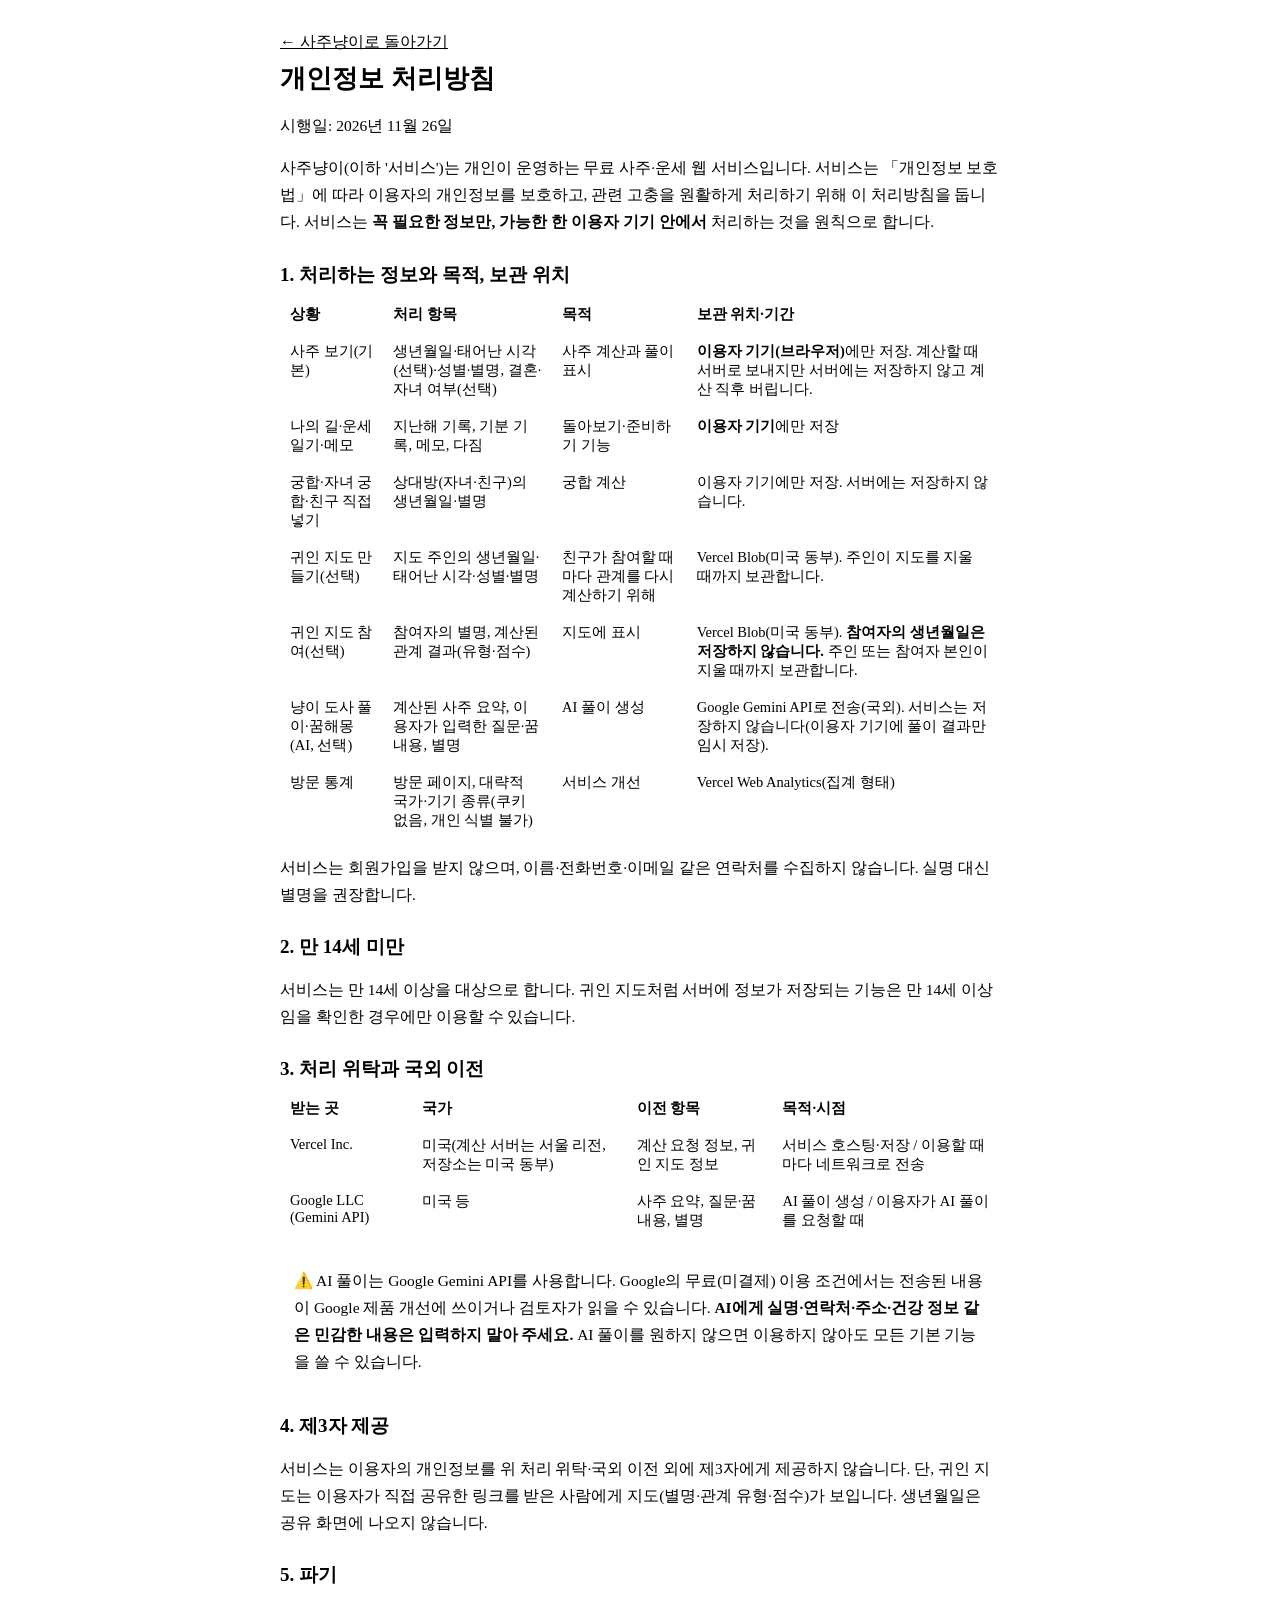
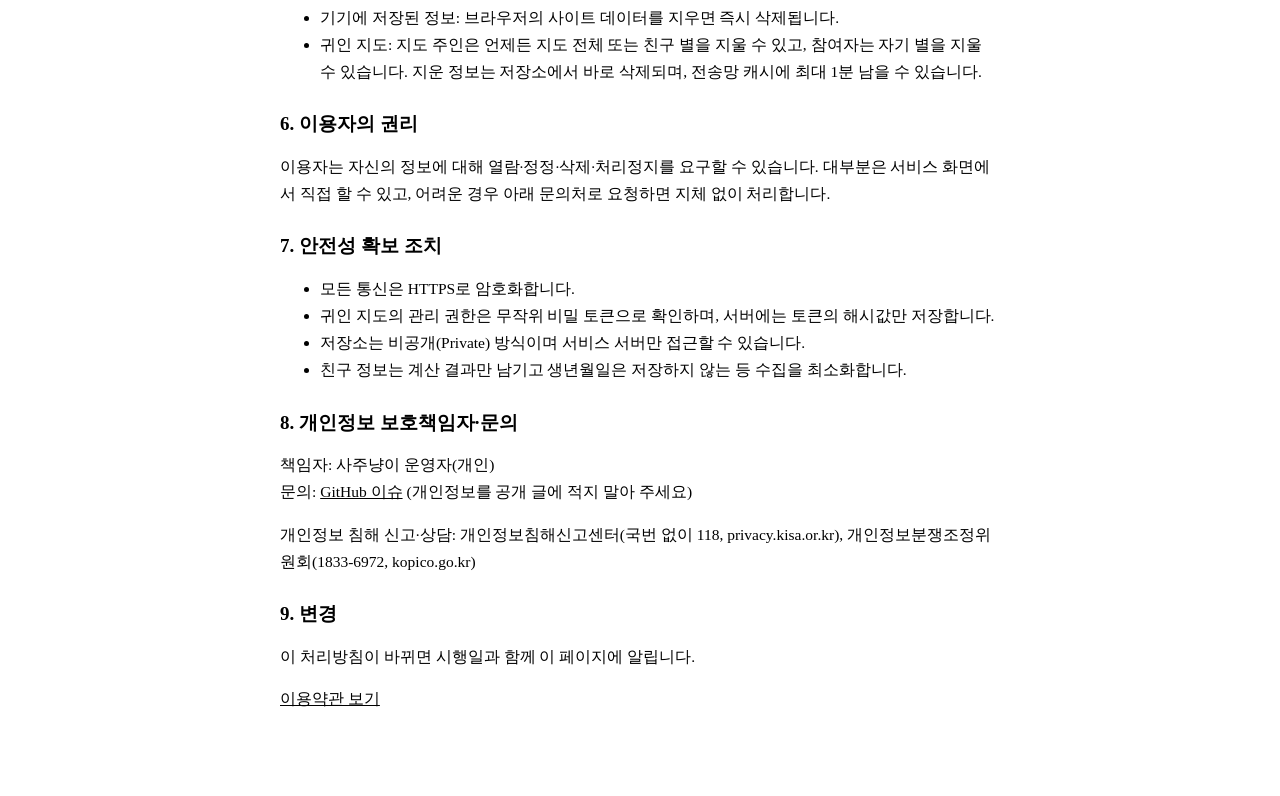
==== public/privacy.html @ 5fc430c4 "0단계: 개인정보 처리방침·이용약관, 카톡 공유 미리보기, 앱 아이콘, 방문 분석, 지도별 공유 미리보기 - public/privacy.html: 실제 데이터 흐름(기기 저장·서버" ====
<!doctype html>
<html lang="ko">
<head>
  <meta charset="utf-8">
  <meta name="viewport" content="width=device-width, initial-scale=1">
  <title>개인정보 처리방침 — 사주냥이</title>
  <meta name="robots" content="index,follow">
  <link rel="icon" href="/nyang.svg" type="image/svg+xml">
  <link rel="stylesheet" href="/style.css?v=14">
  <style>
    .doc { max-width: 720px; margin: 0 auto; padding: 24px 18px 60px; }
    .doc h1 { font-size: 26px; margin: 8px 0 4px; }
    .doc h2 { font-size: 19px; margin: 26px 0 8px; }
    .doc p, .doc li { font-size: 15.5px; line-height: 1.75; }
    .doc table { width: 100%; border-collapse: collapse; font-size: 14.5px; background: #fff; border-radius: 14px; overflow: hidden; }
    .doc th, .doc td { border-top: 1px solid var(--line); padding: 9px 10px; text-align: left; vertical-align: top; }
    .doc th { background: var(--lav-l); color: var(--lav-d); font-weight: 600; }
    .doc .note { background: var(--butter-l); border-radius: 14px; padding: 12px 14px; }
    .doc a { color: var(--lav-d); }
  </style>
</head>
<body>
<main class="doc">
  <a href="/">← 사주냥이로 돌아가기</a>
  <h1>개인정보 처리방침</h1>
  <p class="sub">시행일: 2026년 11월 26일</p>

  <p>사주냥이(이하 '서비스')는 개인이 운영하는 무료 사주·운세 웹 서비스입니다. 서비스는 「개인정보 보호법」에 따라 이용자의 개인정보를 보호하고,
    관련 고충을 원활하게 처리하기 위해 이 처리방침을 둡니다. 서비스는 <b>꼭 필요한 정보만, 가능한 한 이용자 기기 안에서</b> 처리하는 것을 원칙으로 합니다.</p>

  <h2>1. 처리하는 정보와 목적, 보관 위치</h2>
  <table>
    <tr><th>상황</th><th>처리 항목</th><th>목적</th><th>보관 위치·기간</th></tr>
    <tr><td>사주 보기(기본)</td><td>생년월일·태어난 시각(선택)·성별·별명, 결혼·자녀 여부(선택)</td><td>사주 계산과 풀이 표시</td>
      <td><b>이용자 기기(브라우저)</b>에만 저장. 계산할 때 서버로 보내지만 서버에는 저장하지 않고 계산 직후 버립니다.</td></tr>
    <tr><td>나의 길·운세 일기·메모</td><td>지난해 기록, 기분 기록, 메모, 다짐</td><td>돌아보기·준비하기 기능</td><td><b>이용자 기기</b>에만 저장</td></tr>
    <tr><td>궁합·자녀 궁합·친구 직접 넣기</td><td>상대방(자녀·친구)의 생년월일·별명</td><td>궁합 계산</td><td>이용자 기기에만 저장. 서버에는 저장하지 않습니다.</td></tr>
    <tr><td>귀인 지도 만들기(선택)</td><td>지도 주인의 생년월일·태어난 시각·성별·별명</td><td>친구가 참여할 때마다 관계를 다시 계산하기 위해</td>
      <td>Vercel Blob(미국 동부). 주인이 지도를 지울 때까지 보관합니다.</td></tr>
    <tr><td>귀인 지도 참여(선택)</td><td>참여자의 별명, 계산된 관계 결과(유형·점수)</td><td>지도에 표시</td>
      <td>Vercel Blob(미국 동부). <b>참여자의 생년월일은 저장하지 않습니다.</b> 주인 또는 참여자 본인이 지울 때까지 보관합니다.</td></tr>
    <tr><td>냥이 도사 풀이·꿈해몽(AI, 선택)</td><td>계산된 사주 요약, 이용자가 입력한 질문·꿈 내용, 별명</td><td>AI 풀이 생성</td>
      <td>Google Gemini API로 전송(국외). 서비스는 저장하지 않습니다(이용자 기기에 풀이 결과만 임시 저장).</td></tr>
    <tr><td>방문 통계</td><td>방문 페이지, 대략적 국가·기기 종류(쿠키 없음, 개인 식별 불가)</td><td>서비스 개선</td><td>Vercel Web Analytics(집계 형태)</td></tr>
  </table>
  <p>서비스는 회원가입을 받지 않으며, 이름·전화번호·이메일 같은 연락처를 수집하지 않습니다. 실명 대신 별명을 권장합니다.</p>

  <h2>2. 만 14세 미만</h2>
  <p>서비스는 만 14세 이상을 대상으로 합니다. 귀인 지도처럼 서버에 정보가 저장되는 기능은 만 14세 이상임을 확인한 경우에만 이용할 수 있습니다.</p>

  <h2>3. 처리 위탁과 국외 이전</h2>
  <table>
    <tr><th>받는 곳</th><th>국가</th><th>이전 항목</th><th>목적·시점</th></tr>
    <tr><td>Vercel Inc.</td><td>미국(계산 서버는 서울 리전, 저장소는 미국 동부)</td><td>계산 요청 정보, 귀인 지도 정보</td><td>서비스 호스팅·저장 / 이용할 때마다 네트워크로 전송</td></tr>
    <tr><td>Google LLC (Gemini API)</td><td>미국 등</td><td>사주 요약, 질문·꿈 내용, 별명</td><td>AI 풀이 생성 / 이용자가 AI 풀이를 요청할 때</td></tr>
  </table>
  <p class="note">⚠️ AI 풀이는 Google Gemini API를 사용합니다. Google의 무료(미결제) 이용 조건에서는 전송된 내용이 Google 제품 개선에 쓰이거나
    검토자가 읽을 수 있습니다. <b>AI에게 실명·연락처·주소·건강 정보 같은 민감한 내용은 입력하지 말아 주세요.</b> AI 풀이를 원하지 않으면 이용하지 않아도 모든 기본 기능을 쓸 수 있습니다.</p>

  <h2>4. 제3자 제공</h2>
  <p>서비스는 이용자의 개인정보를 위 처리 위탁·국외 이전 외에 제3자에게 제공하지 않습니다. 단, 귀인 지도는 이용자가 직접 공유한 링크를 받은 사람에게
    지도(별명·관계 유형·점수)가 보입니다. 생년월일은 공유 화면에 나오지 않습니다.</p>

  <h2>5. 파기</h2>
  <ul>
    <li>기기에 저장된 정보: 브라우저의 사이트 데이터를 지우면 즉시 삭제됩니다.</li>
    <li>귀인 지도: 지도 주인은 언제든 지도 전체 또는 친구 별을 지울 수 있고, 참여자는 자기 별을 지울 수 있습니다. 지운 정보는 저장소에서 바로 삭제되며, 전송망 캐시에 최대 1분 남을 수 있습니다.</li>
  </ul>

  <h2>6. 이용자의 권리</h2>
  <p>이용자는 자신의 정보에 대해 열람·정정·삭제·처리정지를 요구할 수 있습니다. 대부분은 서비스 화면에서 직접 할 수 있고, 어려운 경우 아래 문의처로 요청하면 지체 없이 처리합니다.</p>

  <h2>7. 안전성 확보 조치</h2>
  <ul>
    <li>모든 통신은 HTTPS로 암호화합니다.</li>
    <li>귀인 지도의 관리 권한은 무작위 비밀 토큰으로 확인하며, 서버에는 토큰의 해시값만 저장합니다.</li>
    <li>저장소는 비공개(Private) 방식이며 서비스 서버만 접근할 수 있습니다.</li>
    <li>친구 정보는 계산 결과만 남기고 생년월일은 저장하지 않는 등 수집을 최소화합니다.</li>
  </ul>

  <h2>8. 개인정보 보호책임자·문의</h2>
  <p>책임자: 사주냥이 운영자(개인)<br>
    문의: <a href="https://github.com/kebong-3/korean-saju/issues" target="_blank" rel="noopener">GitHub 이슈</a> (개인정보를 공개 글에 적지 말아 주세요)</p>
  <p class="sub">개인정보 침해 신고·상담: 개인정보침해신고센터(국번 없이 118, privacy.kisa.or.kr), 개인정보분쟁조정위원회(1833-6972, kopico.go.kr)</p>

  <h2>9. 변경</h2>
  <p>이 처리방침이 바뀌면 시행일과 함께 이 페이지에 알립니다.</p>
  <p><a href="/terms.html">이용약관 보기</a></p>
</main>
</body>
</html>
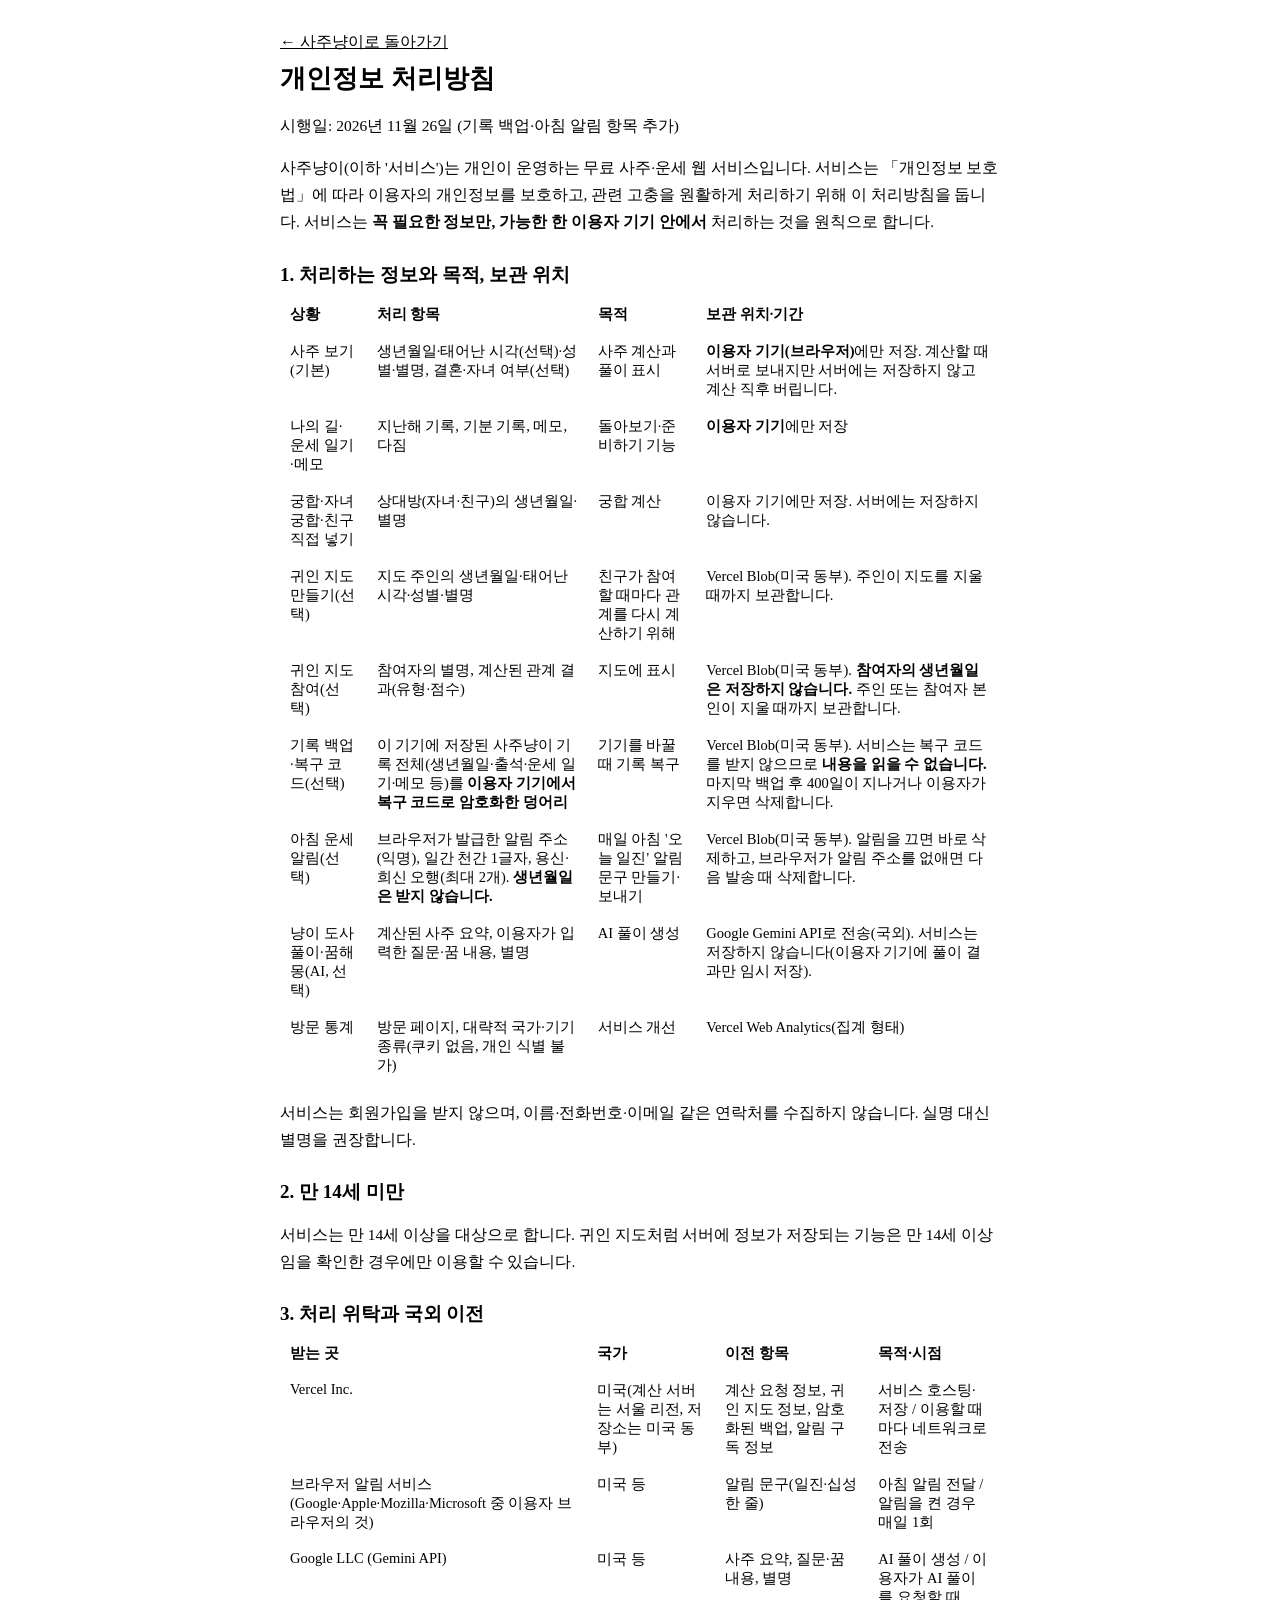
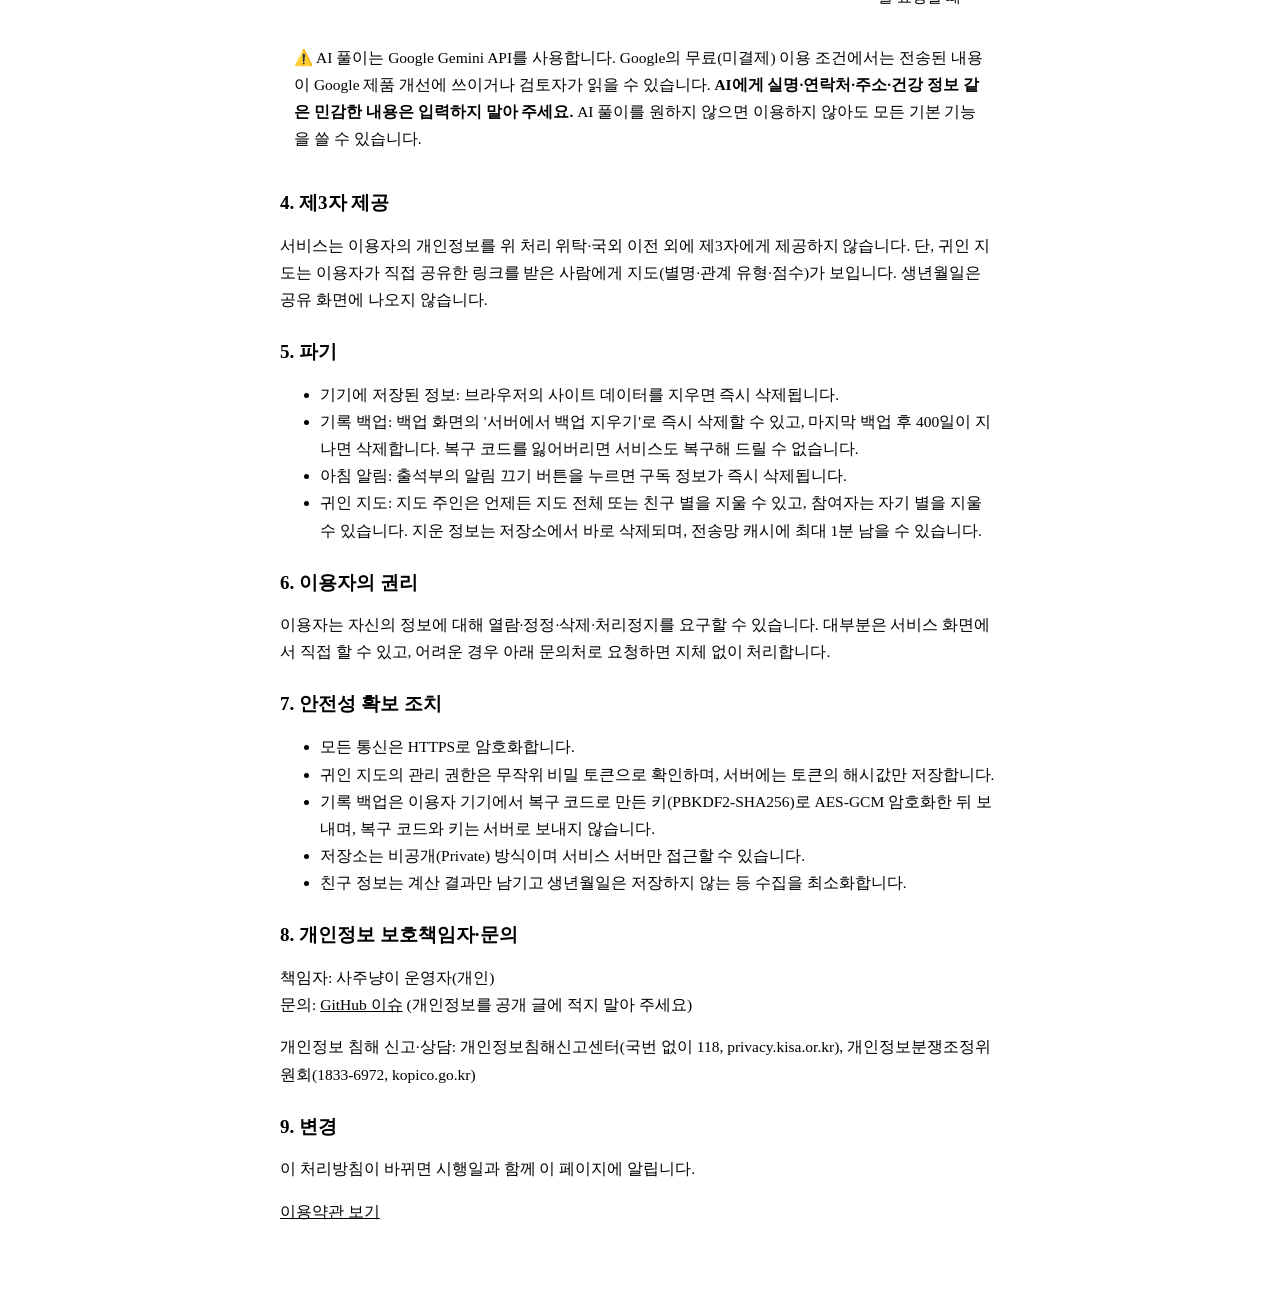
==== commit f1654d2b: "2단계: 출석 보상 일기장·칭호, 택일 도우미, 암호화 기록 백업, 아침 운세 알림 - 냥이의 2천 년 일기장: 누적 출석 1·3·5·7·10·14·21·30일에 옛이야기 해금, " ====
--- a/public/privacy.html
+++ b/public/privacy.html
@@ -23,7 +23,7 @@
 <main class="doc">
   <a href="/">← 사주냥이로 돌아가기</a>
   <h1>개인정보 처리방침</h1>
-  <p class="sub">시행일: 2026년 11월 26일</p>
+  <p class="sub">시행일: 2026년 11월 26일 (기록 백업·아침 알림 항목 추가)</p>
 
   <p>사주냥이(이하 '서비스')는 개인이 운영하는 무료 사주·운세 웹 서비스입니다. 서비스는 「개인정보 보호법」에 따라 이용자의 개인정보를 보호하고,
     관련 고충을 원활하게 처리하기 위해 이 처리방침을 둡니다. 서비스는 <b>꼭 필요한 정보만, 가능한 한 이용자 기기 안에서</b> 처리하는 것을 원칙으로 합니다.</p>
@@ -39,6 +39,10 @@
       <td>Vercel Blob(미국 동부). 주인이 지도를 지울 때까지 보관합니다.</td></tr>
     <tr><td>귀인 지도 참여(선택)</td><td>참여자의 별명, 계산된 관계 결과(유형·점수)</td><td>지도에 표시</td>
       <td>Vercel Blob(미국 동부). <b>참여자의 생년월일은 저장하지 않습니다.</b> 주인 또는 참여자 본인이 지울 때까지 보관합니다.</td></tr>
+    <tr><td>기록 백업·복구 코드(선택)</td><td>이 기기에 저장된 사주냥이 기록 전체(생년월일·출석·운세 일기·메모 등)를 <b>이용자 기기에서 복구 코드로 암호화한 덩어리</b></td>
+      <td>기기를 바꿀 때 기록 복구</td><td>Vercel Blob(미국 동부). 서비스는 복구 코드를 받지 않으므로 <b>내용을 읽을 수 없습니다.</b> 마지막 백업 후 400일이 지나거나 이용자가 지우면 삭제합니다.</td></tr>
+    <tr><td>아침 운세 알림(선택)</td><td>브라우저가 발급한 알림 주소(익명), 일간 천간 1글자, 용신·희신 오행(최대 2개). <b>생년월일은 받지 않습니다.</b></td>
+      <td>매일 아침 '오늘 일진' 알림 문구 만들기·보내기</td><td>Vercel Blob(미국 동부). 알림을 끄면 바로 삭제하고, 브라우저가 알림 주소를 없애면 다음 발송 때 삭제합니다.</td></tr>
     <tr><td>냥이 도사 풀이·꿈해몽(AI, 선택)</td><td>계산된 사주 요약, 이용자가 입력한 질문·꿈 내용, 별명</td><td>AI 풀이 생성</td>
       <td>Google Gemini API로 전송(국외). 서비스는 저장하지 않습니다(이용자 기기에 풀이 결과만 임시 저장).</td></tr>
     <tr><td>방문 통계</td><td>방문 페이지, 대략적 국가·기기 종류(쿠키 없음, 개인 식별 불가)</td><td>서비스 개선</td><td>Vercel Web Analytics(집계 형태)</td></tr>
@@ -51,7 +55,8 @@
   <h2>3. 처리 위탁과 국외 이전</h2>
   <table>
     <tr><th>받는 곳</th><th>국가</th><th>이전 항목</th><th>목적·시점</th></tr>
-    <tr><td>Vercel Inc.</td><td>미국(계산 서버는 서울 리전, 저장소는 미국 동부)</td><td>계산 요청 정보, 귀인 지도 정보</td><td>서비스 호스팅·저장 / 이용할 때마다 네트워크로 전송</td></tr>
+    <tr><td>Vercel Inc.</td><td>미국(계산 서버는 서울 리전, 저장소는 미국 동부)</td><td>계산 요청 정보, 귀인 지도 정보, 암호화된 백업, 알림 구독 정보</td><td>서비스 호스팅·저장 / 이용할 때마다 네트워크로 전송</td></tr>
+    <tr><td>브라우저 알림 서비스(Google·Apple·Mozilla·Microsoft 중 이용자 브라우저의 것)</td><td>미국 등</td><td>알림 문구(일진·십성 한 줄)</td><td>아침 알림 전달 / 알림을 켠 경우 매일 1회</td></tr>
     <tr><td>Google LLC (Gemini API)</td><td>미국 등</td><td>사주 요약, 질문·꿈 내용, 별명</td><td>AI 풀이 생성 / 이용자가 AI 풀이를 요청할 때</td></tr>
   </table>
   <p class="note">⚠️ AI 풀이는 Google Gemini API를 사용합니다. Google의 무료(미결제) 이용 조건에서는 전송된 내용이 Google 제품 개선에 쓰이거나
@@ -64,6 +69,8 @@
   <h2>5. 파기</h2>
   <ul>
     <li>기기에 저장된 정보: 브라우저의 사이트 데이터를 지우면 즉시 삭제됩니다.</li>
+    <li>기록 백업: 백업 화면의 '서버에서 백업 지우기'로 즉시 삭제할 수 있고, 마지막 백업 후 400일이 지나면 삭제합니다. 복구 코드를 잃어버리면 서비스도 복구해 드릴 수 없습니다.</li>
+    <li>아침 알림: 출석부의 알림 끄기 버튼을 누르면 구독 정보가 즉시 삭제됩니다.</li>
     <li>귀인 지도: 지도 주인은 언제든 지도 전체 또는 친구 별을 지울 수 있고, 참여자는 자기 별을 지울 수 있습니다. 지운 정보는 저장소에서 바로 삭제되며, 전송망 캐시에 최대 1분 남을 수 있습니다.</li>
   </ul>
 
@@ -74,6 +81,7 @@
   <ul>
     <li>모든 통신은 HTTPS로 암호화합니다.</li>
     <li>귀인 지도의 관리 권한은 무작위 비밀 토큰으로 확인하며, 서버에는 토큰의 해시값만 저장합니다.</li>
+    <li>기록 백업은 이용자 기기에서 복구 코드로 만든 키(PBKDF2-SHA256)로 AES-GCM 암호화한 뒤 보내며, 복구 코드와 키는 서버로 보내지 않습니다.</li>
     <li>저장소는 비공개(Private) 방식이며 서비스 서버만 접근할 수 있습니다.</li>
     <li>친구 정보는 계산 결과만 남기고 생년월일은 저장하지 않는 등 수집을 최소화합니다.</li>
   </ul>
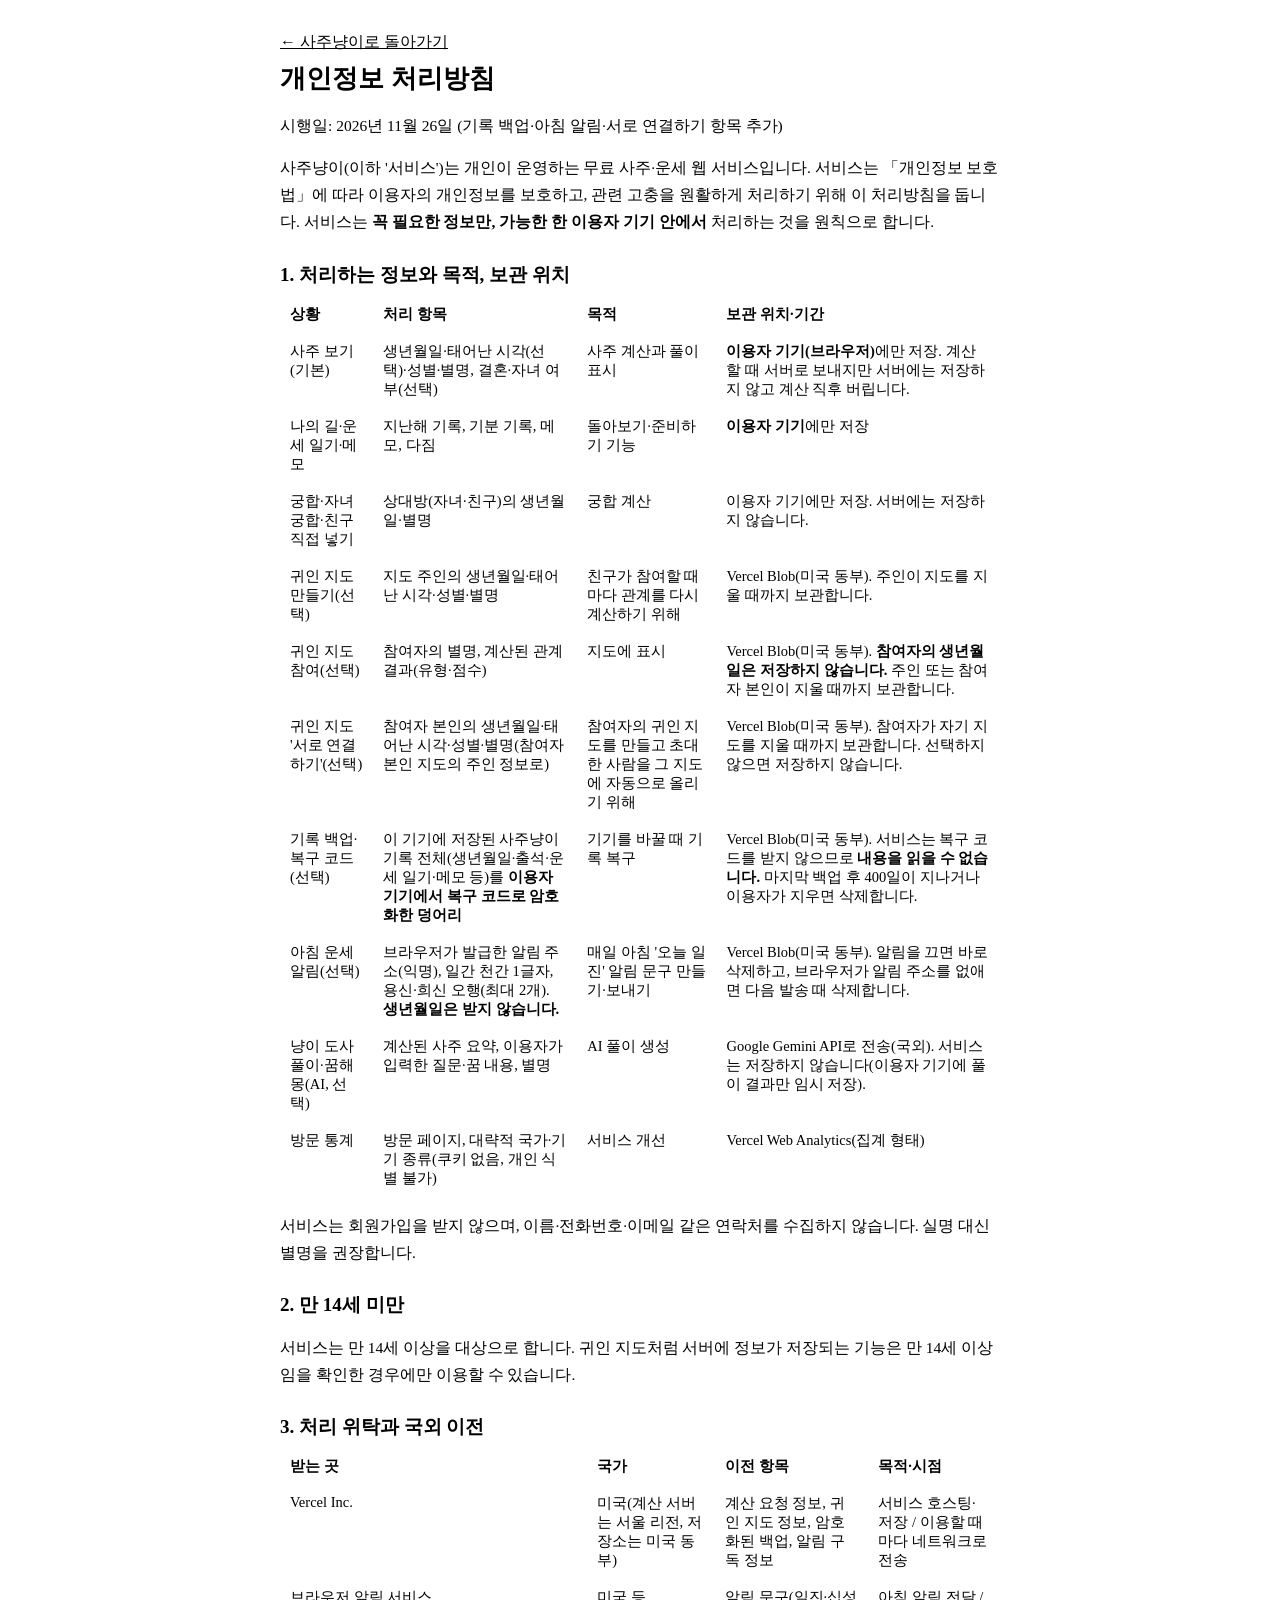
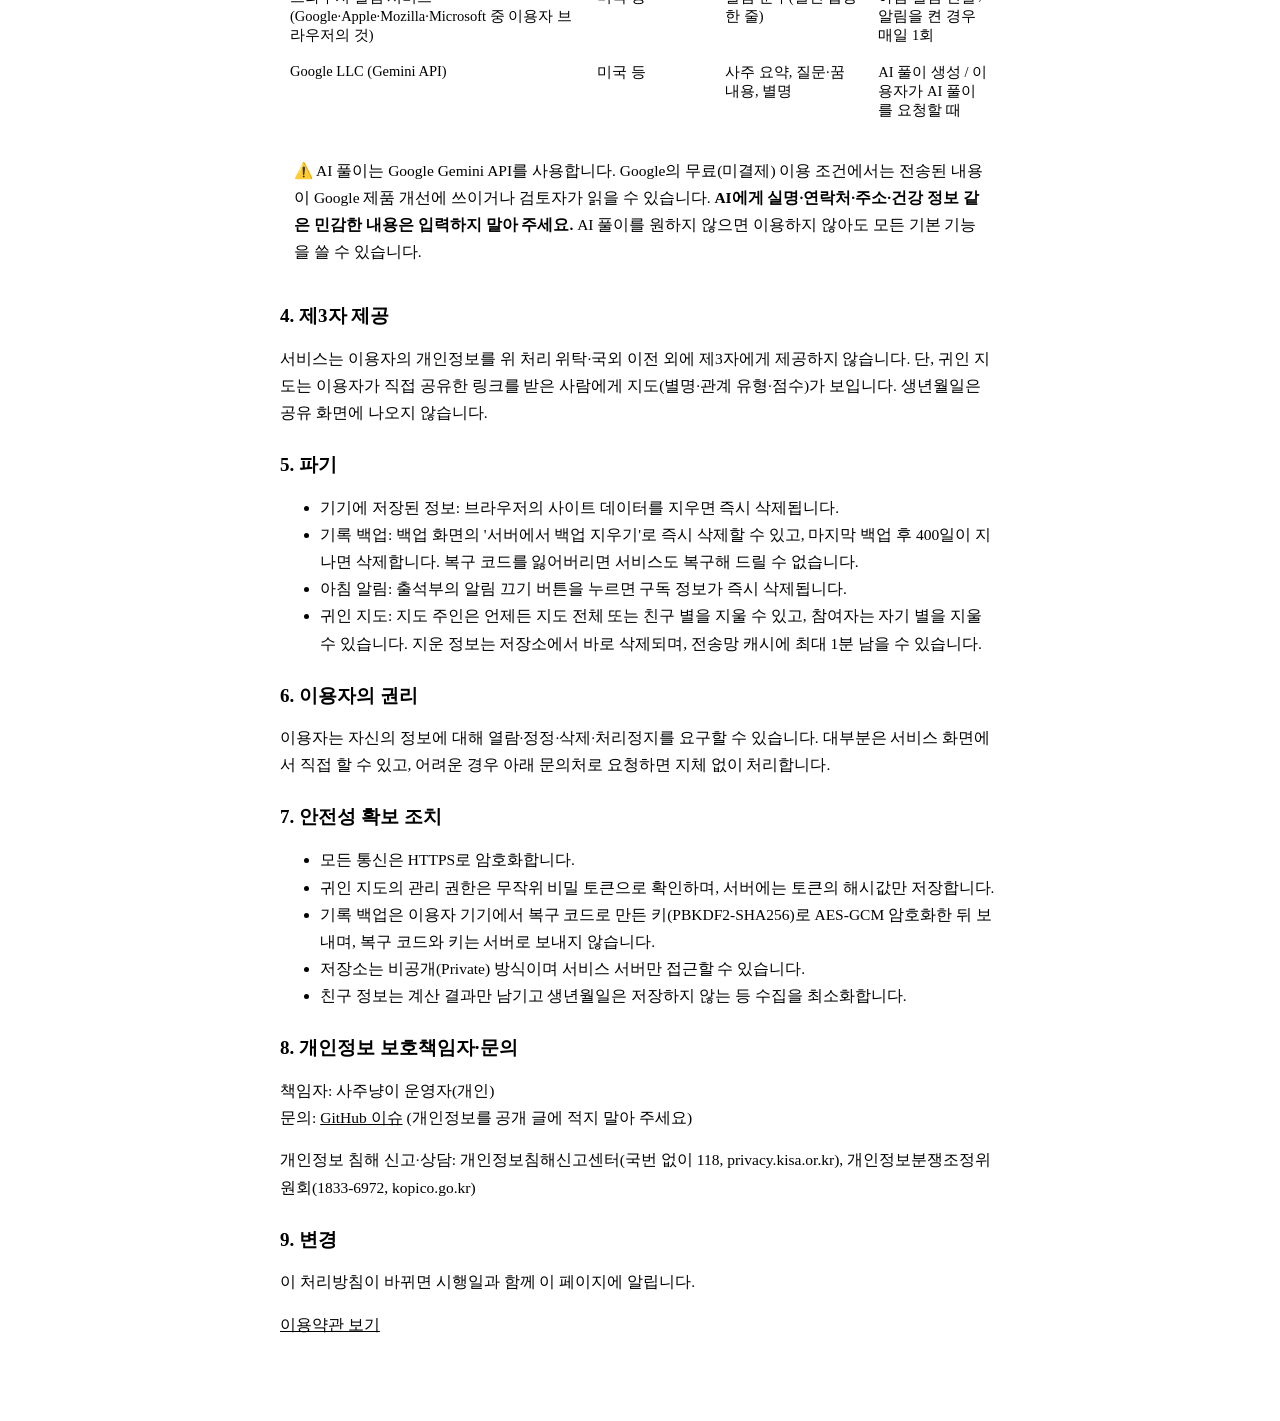
==== commit 4241d028: "귀인 지도 서로 자동 연결·10명 정원과 대기 명단, 모바일 화면 넘침 수정·가독성 개선 - 참여할 때 '서로 연결하기'(기본 선택): 내 지도가 없으면 새로 만들고 초대한 사람을" ====
--- a/public/privacy.html
+++ b/public/privacy.html
@@ -23,7 +23,7 @@
 <main class="doc">
   <a href="/">← 사주냥이로 돌아가기</a>
   <h1>개인정보 처리방침</h1>
-  <p class="sub">시행일: 2026년 11월 26일 (기록 백업·아침 알림 항목 추가)</p>
+  <p class="sub">시행일: 2026년 11월 26일 (기록 백업·아침 알림·서로 연결하기 항목 추가)</p>
 
   <p>사주냥이(이하 '서비스')는 개인이 운영하는 무료 사주·운세 웹 서비스입니다. 서비스는 「개인정보 보호법」에 따라 이용자의 개인정보를 보호하고,
     관련 고충을 원활하게 처리하기 위해 이 처리방침을 둡니다. 서비스는 <b>꼭 필요한 정보만, 가능한 한 이용자 기기 안에서</b> 처리하는 것을 원칙으로 합니다.</p>
@@ -39,6 +39,8 @@
       <td>Vercel Blob(미국 동부). 주인이 지도를 지울 때까지 보관합니다.</td></tr>
     <tr><td>귀인 지도 참여(선택)</td><td>참여자의 별명, 계산된 관계 결과(유형·점수)</td><td>지도에 표시</td>
       <td>Vercel Blob(미국 동부). <b>참여자의 생년월일은 저장하지 않습니다.</b> 주인 또는 참여자 본인이 지울 때까지 보관합니다.</td></tr>
+    <tr><td>귀인 지도 '서로 연결하기'(선택)</td><td>참여자 본인의 생년월일·태어난 시각·성별·별명(참여자 본인 지도의 주인 정보로)</td><td>참여자의 귀인 지도를 만들고 초대한 사람을 그 지도에 자동으로 올리기 위해</td>
+      <td>Vercel Blob(미국 동부). 참여자가 자기 지도를 지울 때까지 보관합니다. 선택하지 않으면 저장하지 않습니다.</td></tr>
     <tr><td>기록 백업·복구 코드(선택)</td><td>이 기기에 저장된 사주냥이 기록 전체(생년월일·출석·운세 일기·메모 등)를 <b>이용자 기기에서 복구 코드로 암호화한 덩어리</b></td>
       <td>기기를 바꿀 때 기록 복구</td><td>Vercel Blob(미국 동부). 서비스는 복구 코드를 받지 않으므로 <b>내용을 읽을 수 없습니다.</b> 마지막 백업 후 400일이 지나거나 이용자가 지우면 삭제합니다.</td></tr>
     <tr><td>아침 운세 알림(선택)</td><td>브라우저가 발급한 알림 주소(익명), 일간 천간 1글자, 용신·희신 오행(최대 2개). <b>생년월일은 받지 않습니다.</b></td>
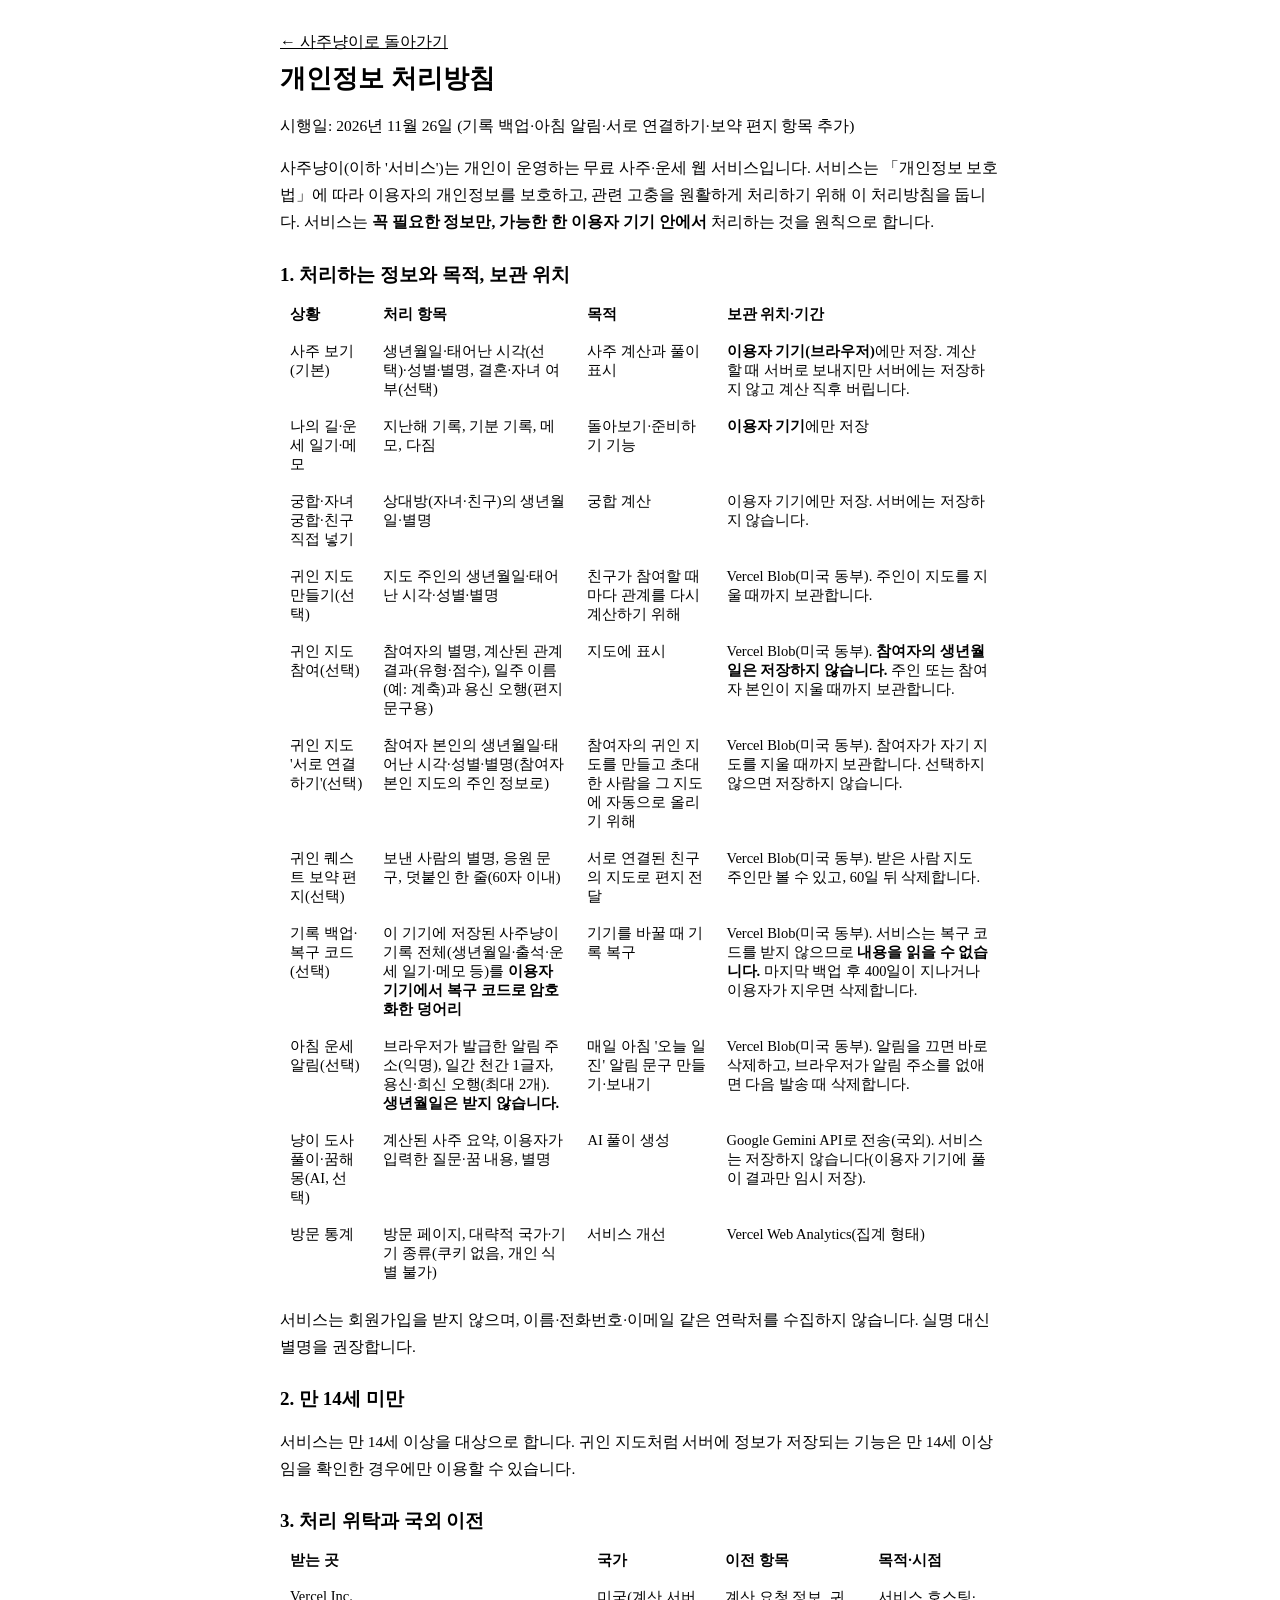
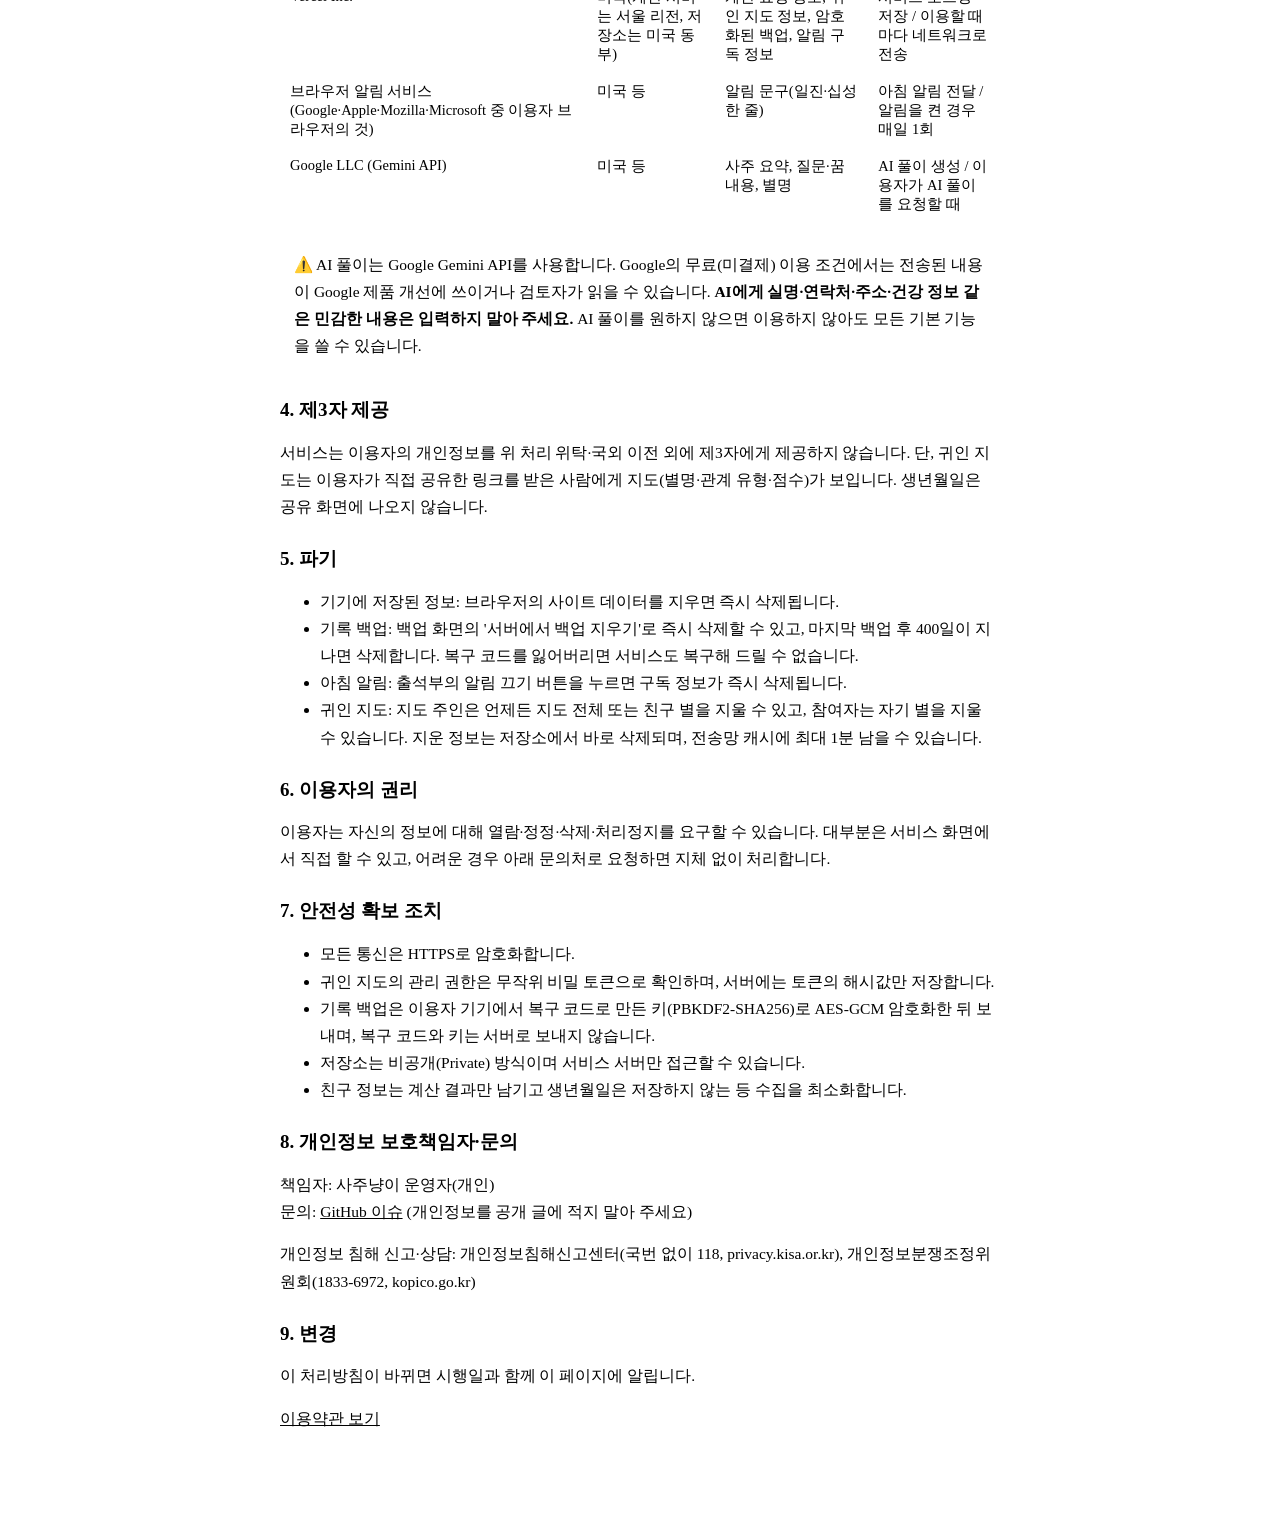
==== commit 7b8cc403: "오늘의 의식(패·오행 정원)·절기 시즌·60일주 냥이 카드·귀인 퀘스트, 본 풀이 보관함, 님 호칭, 홈 UI 정돈 - 오늘의 패: 일진 십성별 20장, 하루 한 장·다시 뽑기 없" ====
--- a/public/privacy.html
+++ b/public/privacy.html
@@ -23,7 +23,7 @@
 <main class="doc">
   <a href="/">← 사주냥이로 돌아가기</a>
   <h1>개인정보 처리방침</h1>
-  <p class="sub">시행일: 2026년 11월 26일 (기록 백업·아침 알림·서로 연결하기 항목 추가)</p>
+  <p class="sub">시행일: 2026년 11월 26일 (기록 백업·아침 알림·서로 연결하기·보약 편지 항목 추가)</p>
 
   <p>사주냥이(이하 '서비스')는 개인이 운영하는 무료 사주·운세 웹 서비스입니다. 서비스는 「개인정보 보호법」에 따라 이용자의 개인정보를 보호하고,
     관련 고충을 원활하게 처리하기 위해 이 처리방침을 둡니다. 서비스는 <b>꼭 필요한 정보만, 가능한 한 이용자 기기 안에서</b> 처리하는 것을 원칙으로 합니다.</p>
@@ -37,10 +37,12 @@
     <tr><td>궁합·자녀 궁합·친구 직접 넣기</td><td>상대방(자녀·친구)의 생년월일·별명</td><td>궁합 계산</td><td>이용자 기기에만 저장. 서버에는 저장하지 않습니다.</td></tr>
     <tr><td>귀인 지도 만들기(선택)</td><td>지도 주인의 생년월일·태어난 시각·성별·별명</td><td>친구가 참여할 때마다 관계를 다시 계산하기 위해</td>
       <td>Vercel Blob(미국 동부). 주인이 지도를 지울 때까지 보관합니다.</td></tr>
-    <tr><td>귀인 지도 참여(선택)</td><td>참여자의 별명, 계산된 관계 결과(유형·점수)</td><td>지도에 표시</td>
+    <tr><td>귀인 지도 참여(선택)</td><td>참여자의 별명, 계산된 관계 결과(유형·점수), 일주 이름(예: 계축)과 용신 오행(편지 문구용)</td><td>지도에 표시</td>
       <td>Vercel Blob(미국 동부). <b>참여자의 생년월일은 저장하지 않습니다.</b> 주인 또는 참여자 본인이 지울 때까지 보관합니다.</td></tr>
     <tr><td>귀인 지도 '서로 연결하기'(선택)</td><td>참여자 본인의 생년월일·태어난 시각·성별·별명(참여자 본인 지도의 주인 정보로)</td><td>참여자의 귀인 지도를 만들고 초대한 사람을 그 지도에 자동으로 올리기 위해</td>
       <td>Vercel Blob(미국 동부). 참여자가 자기 지도를 지울 때까지 보관합니다. 선택하지 않으면 저장하지 않습니다.</td></tr>
+    <tr><td>귀인 퀘스트 보약 편지(선택)</td><td>보낸 사람의 별명, 응원 문구, 덧붙인 한 줄(60자 이내)</td><td>서로 연결된 친구의 지도로 편지 전달</td>
+      <td>Vercel Blob(미국 동부). 받은 사람 지도 주인만 볼 수 있고, 60일 뒤 삭제합니다.</td></tr>
     <tr><td>기록 백업·복구 코드(선택)</td><td>이 기기에 저장된 사주냥이 기록 전체(생년월일·출석·운세 일기·메모 등)를 <b>이용자 기기에서 복구 코드로 암호화한 덩어리</b></td>
       <td>기기를 바꿀 때 기록 복구</td><td>Vercel Blob(미국 동부). 서비스는 복구 코드를 받지 않으므로 <b>내용을 읽을 수 없습니다.</b> 마지막 백업 후 400일이 지나거나 이용자가 지우면 삭제합니다.</td></tr>
     <tr><td>아침 운세 알림(선택)</td><td>브라우저가 발급한 알림 주소(익명), 일간 천간 1글자, 용신·희신 오행(최대 2개). <b>생년월일은 받지 않습니다.</b></td>
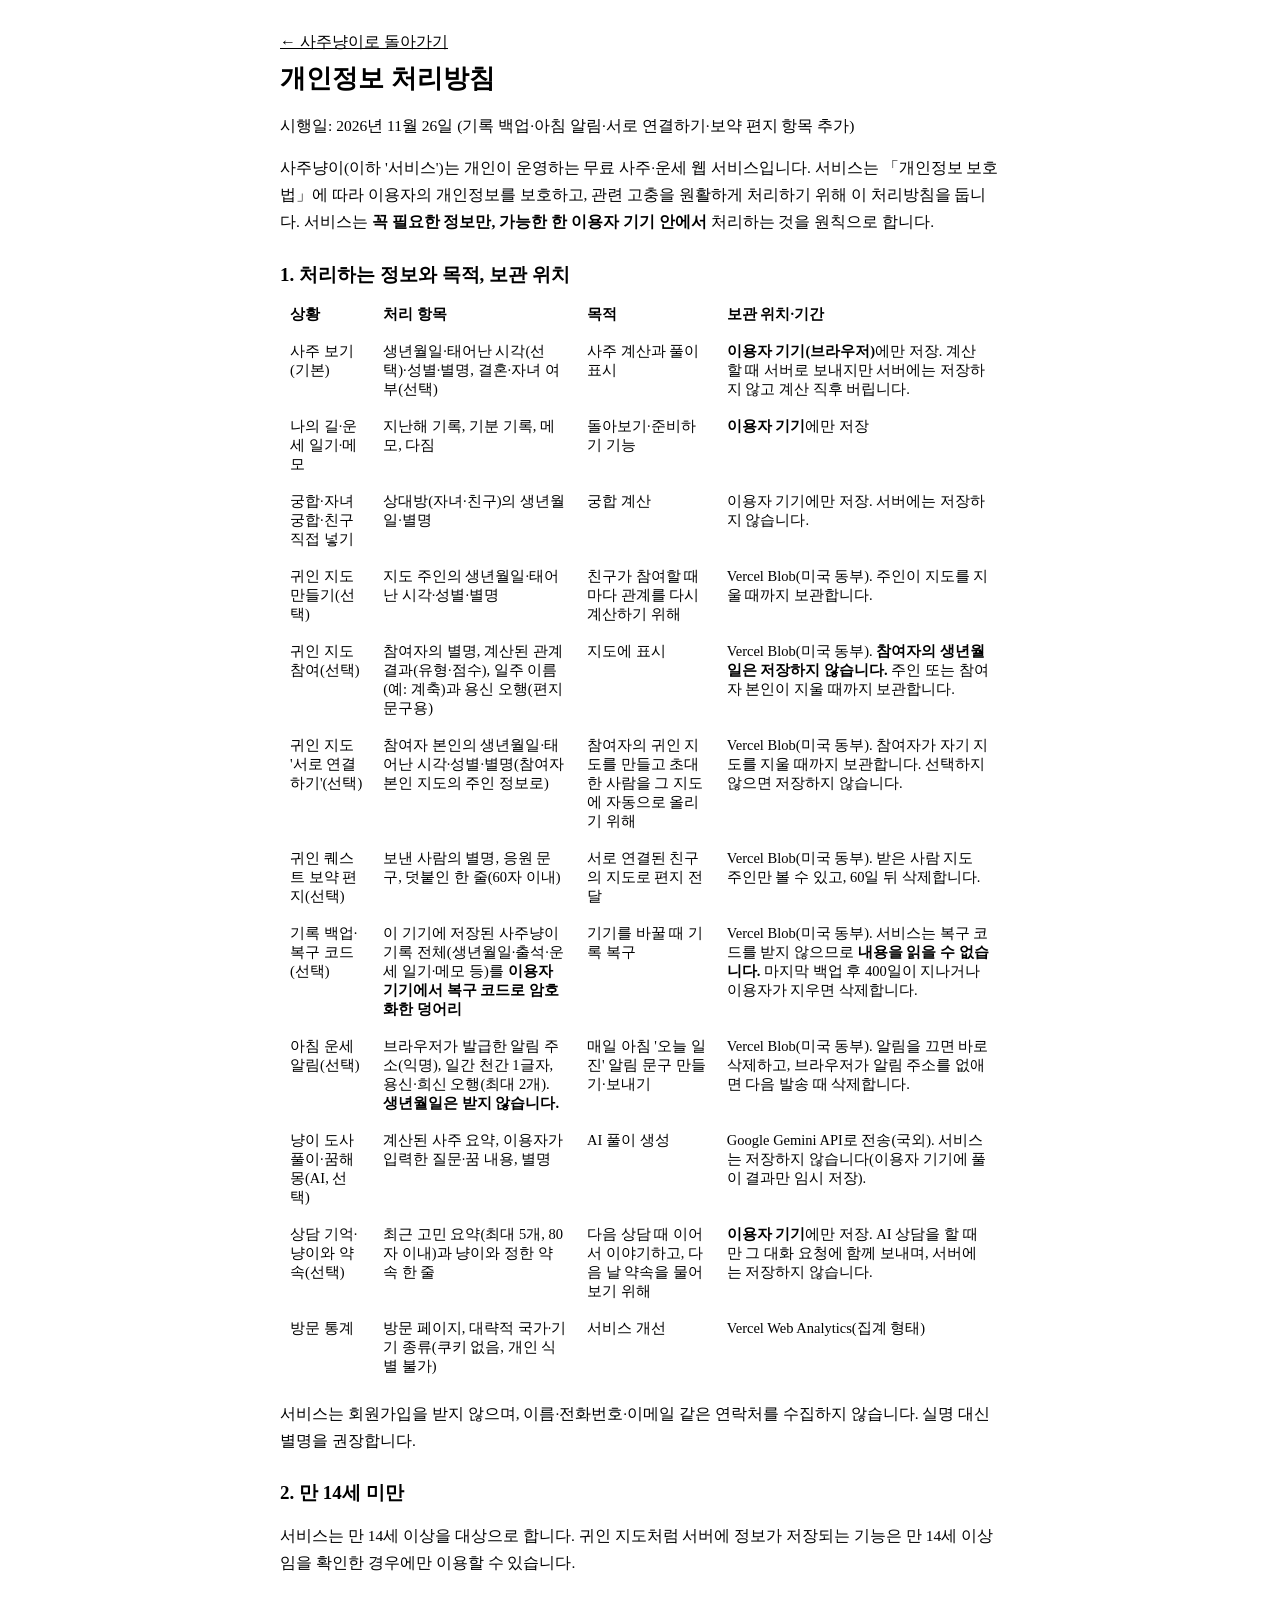
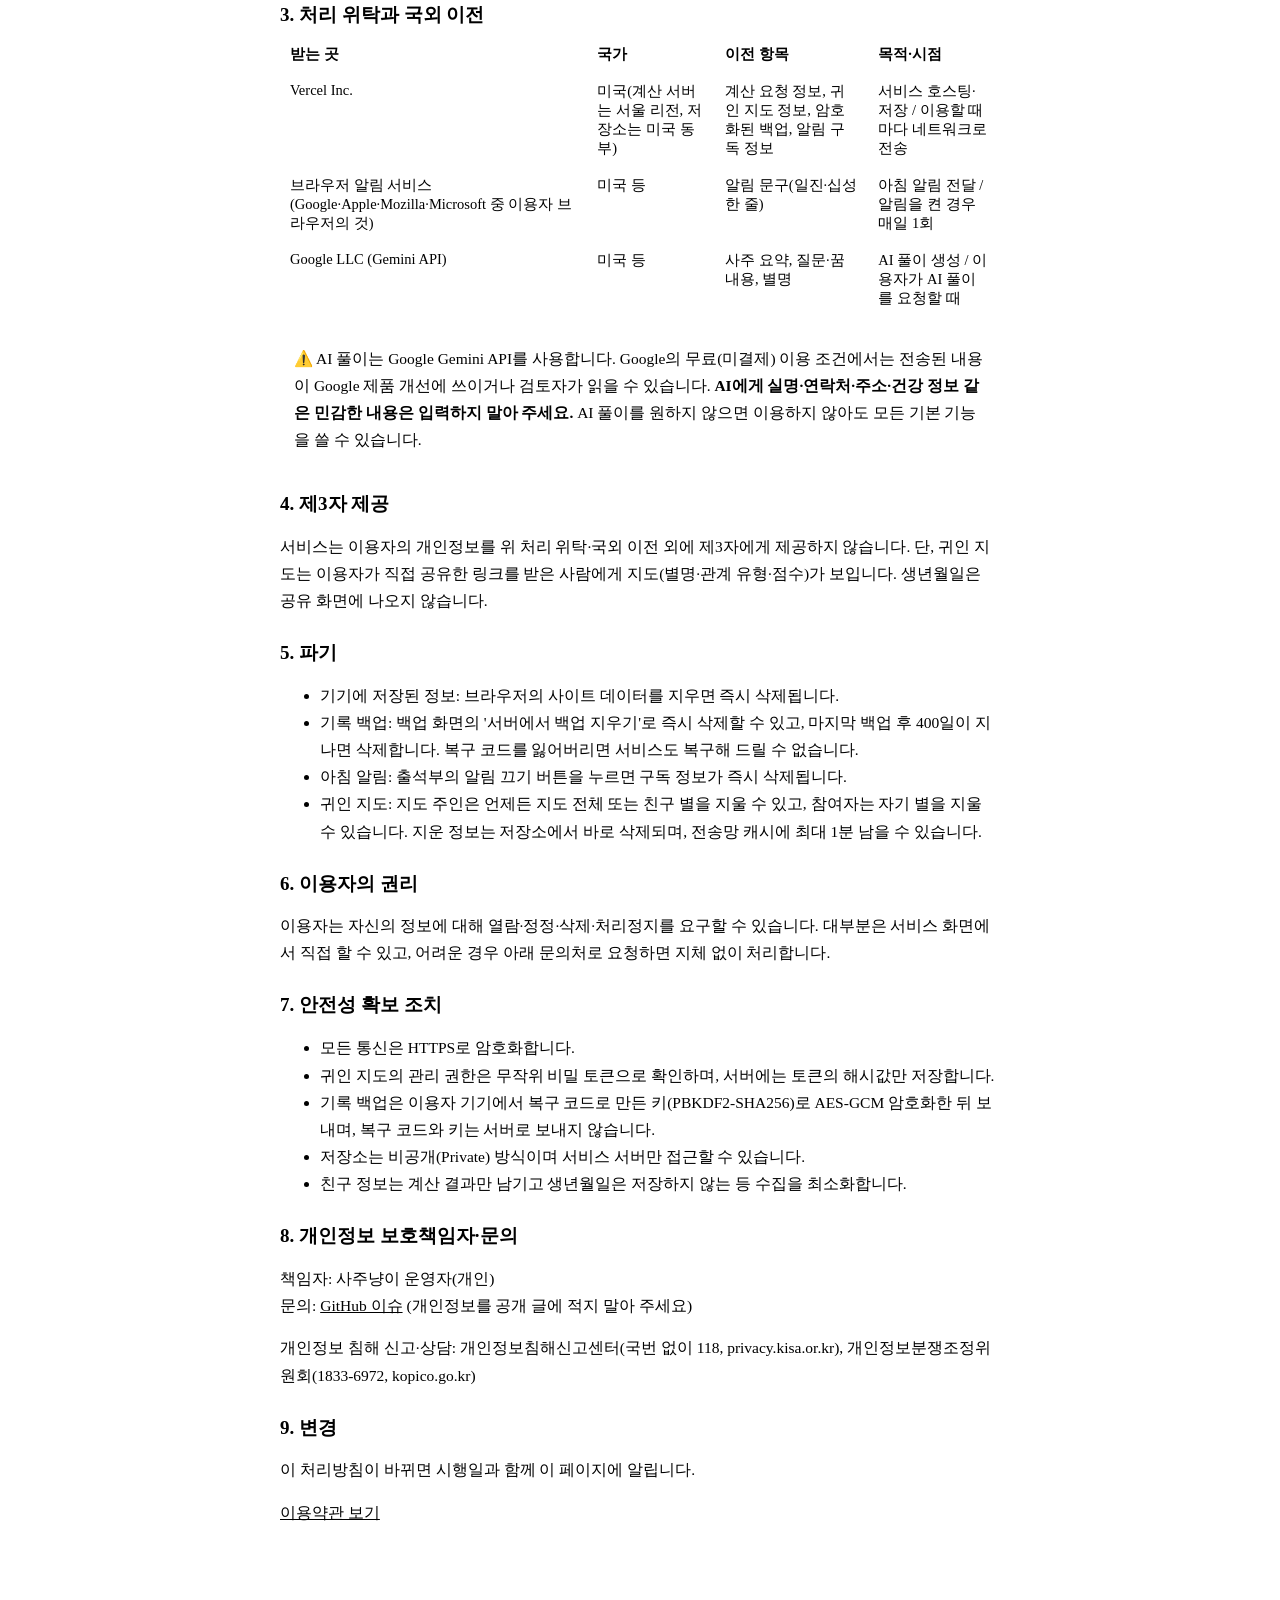
==== commit 052248c1: "3·4주차 개선: 손그림 아이콘, 밤 모드, 3단계 가입, 스토리 카드, 주간 돌아보기, 상담 기억 - 손그림 아이콘 34종(파스텔 얼룩 + 둥근 선): 하단 탭·바로가기·전체 메" ====
--- a/public/privacy.html
+++ b/public/privacy.html
@@ -49,6 +49,7 @@
       <td>매일 아침 '오늘 일진' 알림 문구 만들기·보내기</td><td>Vercel Blob(미국 동부). 알림을 끄면 바로 삭제하고, 브라우저가 알림 주소를 없애면 다음 발송 때 삭제합니다.</td></tr>
     <tr><td>냥이 도사 풀이·꿈해몽(AI, 선택)</td><td>계산된 사주 요약, 이용자가 입력한 질문·꿈 내용, 별명</td><td>AI 풀이 생성</td>
       <td>Google Gemini API로 전송(국외). 서비스는 저장하지 않습니다(이용자 기기에 풀이 결과만 임시 저장).</td></tr>
+    <tr><td>상담 기억·냥이와 약속(선택)</td><td>최근 고민 요약(최대 5개, 80자 이내)과 냥이와 정한 약속 한 줄</td><td>다음 상담 때 이어서 이야기하고, 다음 날 약속을 물어보기 위해</td><td><b>이용자 기기</b>에만 저장. AI 상담을 할 때만 그 대화 요청에 함께 보내며, 서버에는 저장하지 않습니다.</td></tr>
     <tr><td>방문 통계</td><td>방문 페이지, 대략적 국가·기기 종류(쿠키 없음, 개인 식별 불가)</td><td>서비스 개선</td><td>Vercel Web Analytics(집계 형태)</td></tr>
   </table>
   <p>서비스는 회원가입을 받지 않으며, 이름·전화번호·이메일 같은 연락처를 수집하지 않습니다. 실명 대신 별명을 권장합니다.</p>
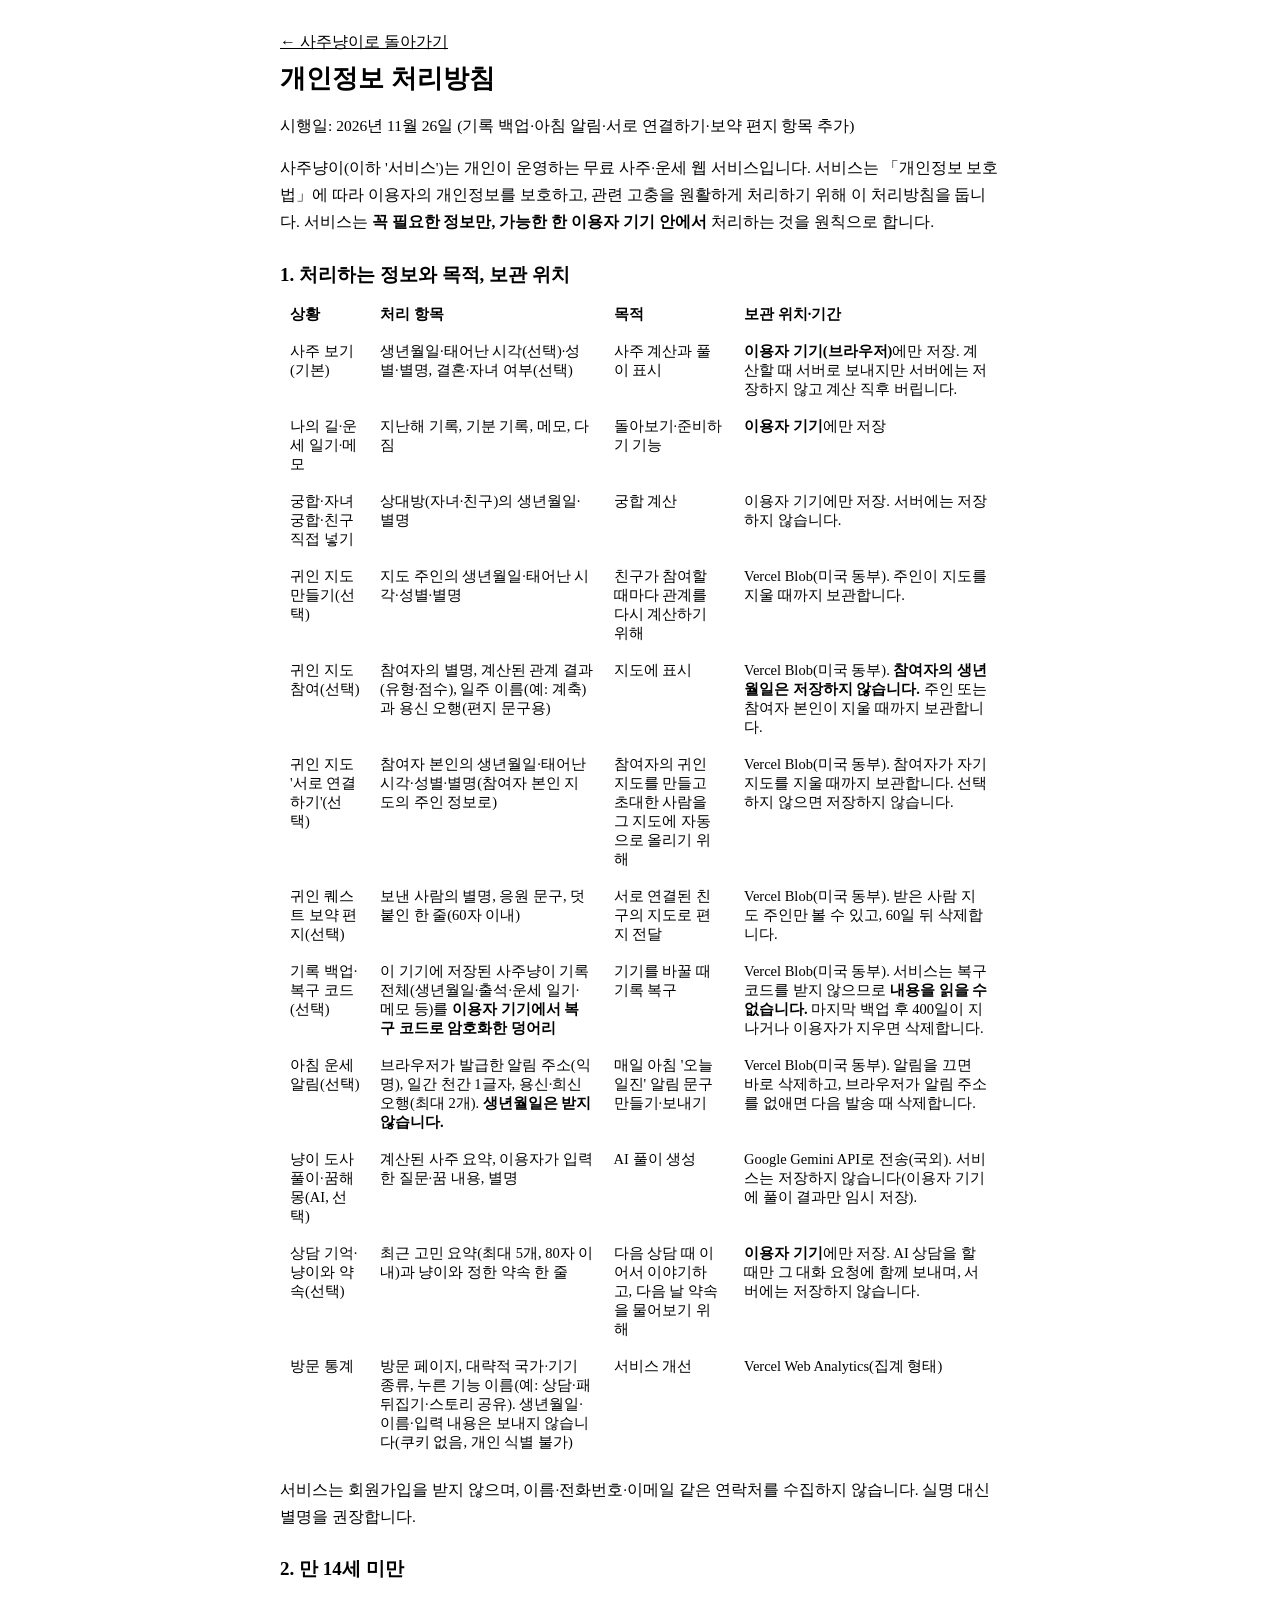
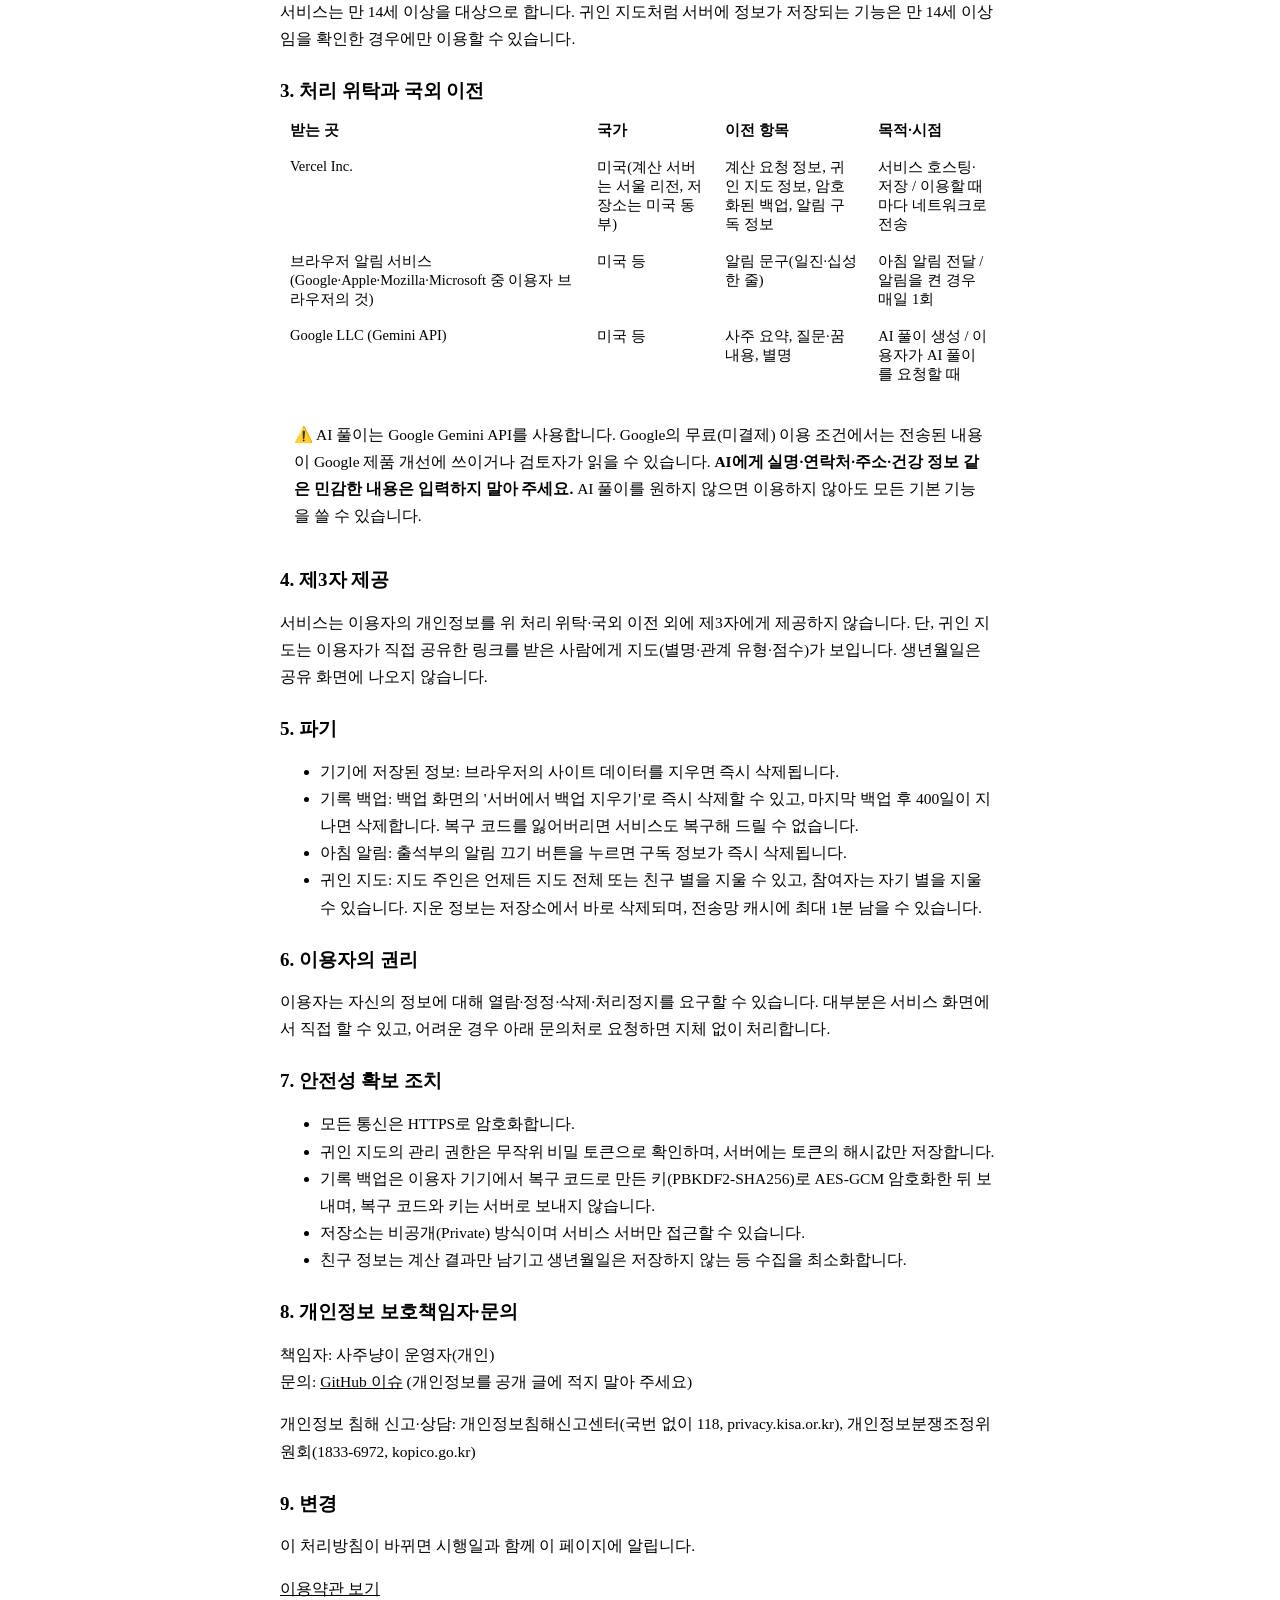
==== commit 65d180c5: "검색 안내 페이지 99쪽, 기능 사용 통계, 다양한 알림 - 검색 유입: /guide, /manse, /sinsal(+32쪽), /ilju(+60쪽), /2027, /jeolgi " ====
--- a/public/privacy.html
+++ b/public/privacy.html
@@ -50,7 +50,7 @@
     <tr><td>냥이 도사 풀이·꿈해몽(AI, 선택)</td><td>계산된 사주 요약, 이용자가 입력한 질문·꿈 내용, 별명</td><td>AI 풀이 생성</td>
       <td>Google Gemini API로 전송(국외). 서비스는 저장하지 않습니다(이용자 기기에 풀이 결과만 임시 저장).</td></tr>
     <tr><td>상담 기억·냥이와 약속(선택)</td><td>최근 고민 요약(최대 5개, 80자 이내)과 냥이와 정한 약속 한 줄</td><td>다음 상담 때 이어서 이야기하고, 다음 날 약속을 물어보기 위해</td><td><b>이용자 기기</b>에만 저장. AI 상담을 할 때만 그 대화 요청에 함께 보내며, 서버에는 저장하지 않습니다.</td></tr>
-    <tr><td>방문 통계</td><td>방문 페이지, 대략적 국가·기기 종류(쿠키 없음, 개인 식별 불가)</td><td>서비스 개선</td><td>Vercel Web Analytics(집계 형태)</td></tr>
+    <tr><td>방문 통계</td><td>방문 페이지, 대략적 국가·기기 종류, 누른 기능 이름(예: 상담·패 뒤집기·스토리 공유). 생년월일·이름·입력 내용은 보내지 않습니다(쿠키 없음, 개인 식별 불가)</td><td>서비스 개선</td><td>Vercel Web Analytics(집계 형태)</td></tr>
   </table>
   <p>서비스는 회원가입을 받지 않으며, 이름·전화번호·이메일 같은 연락처를 수집하지 않습니다. 실명 대신 별명을 권장합니다.</p>
 
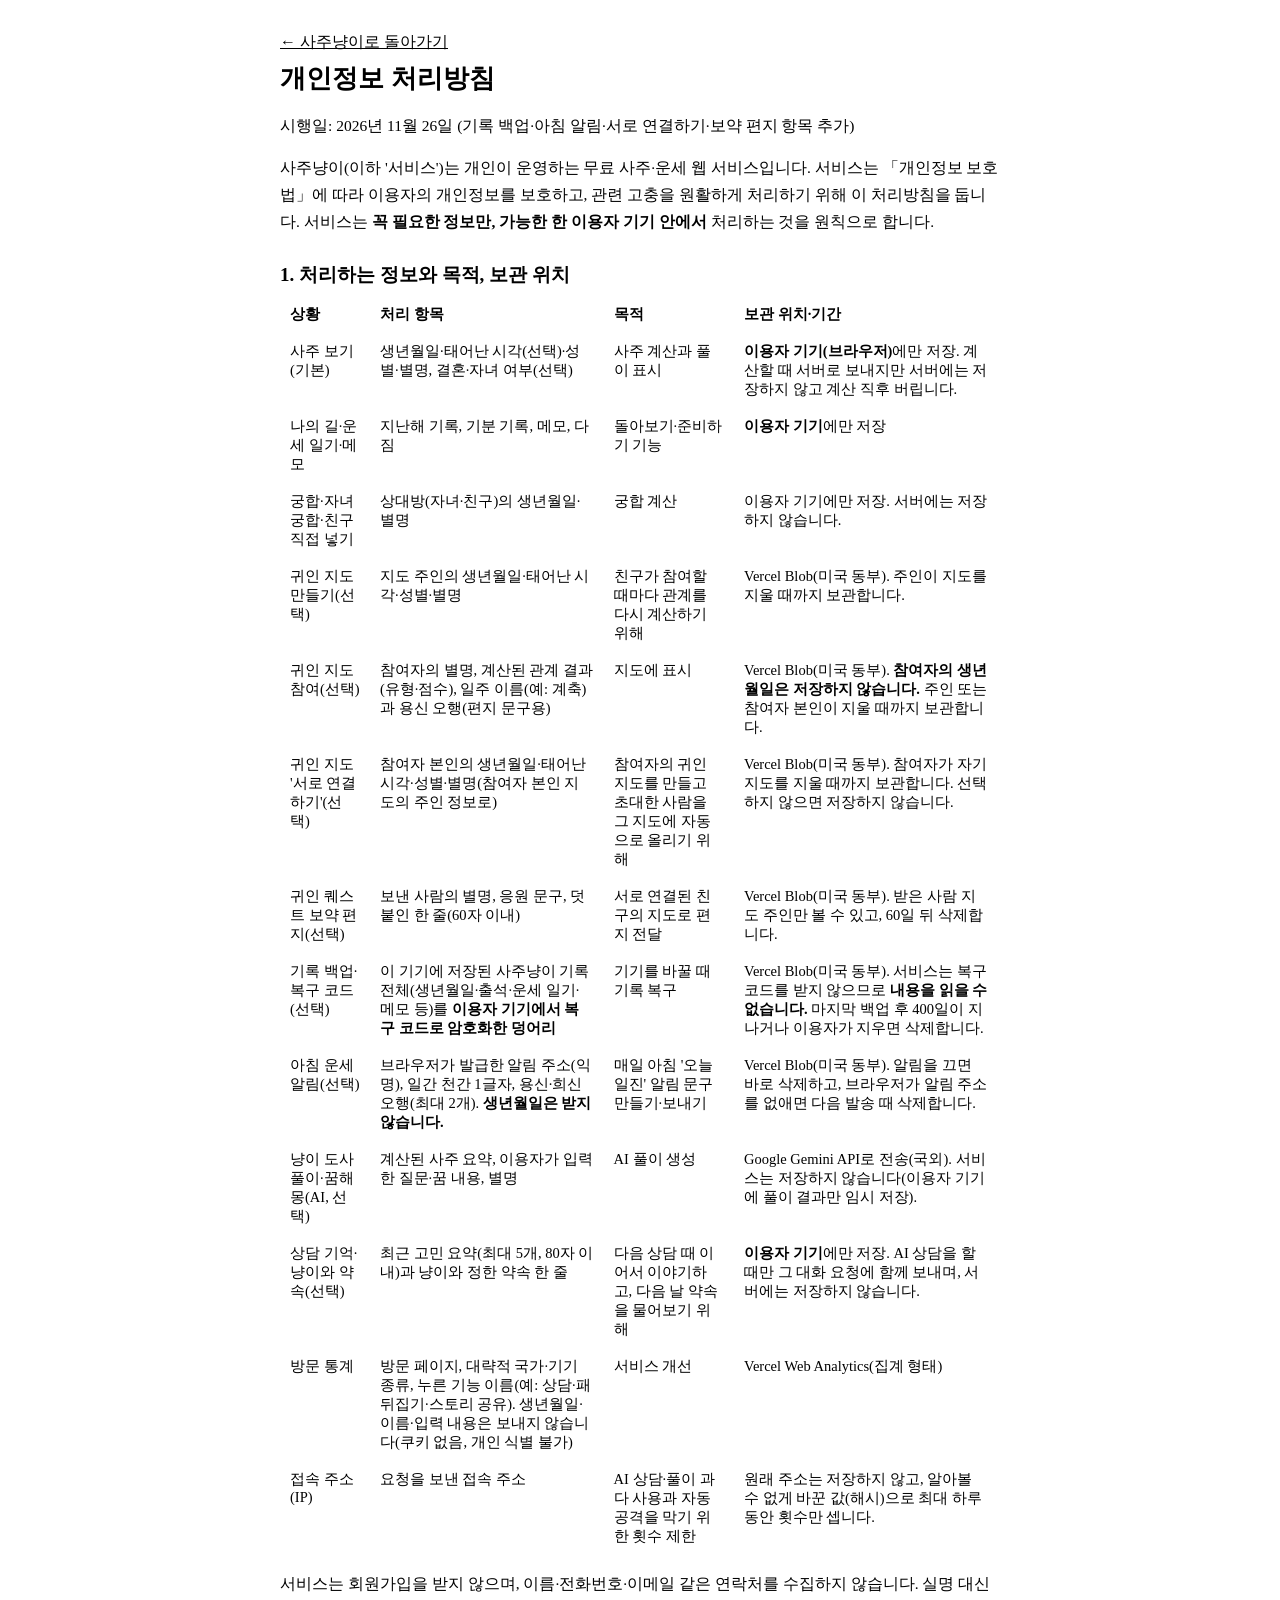
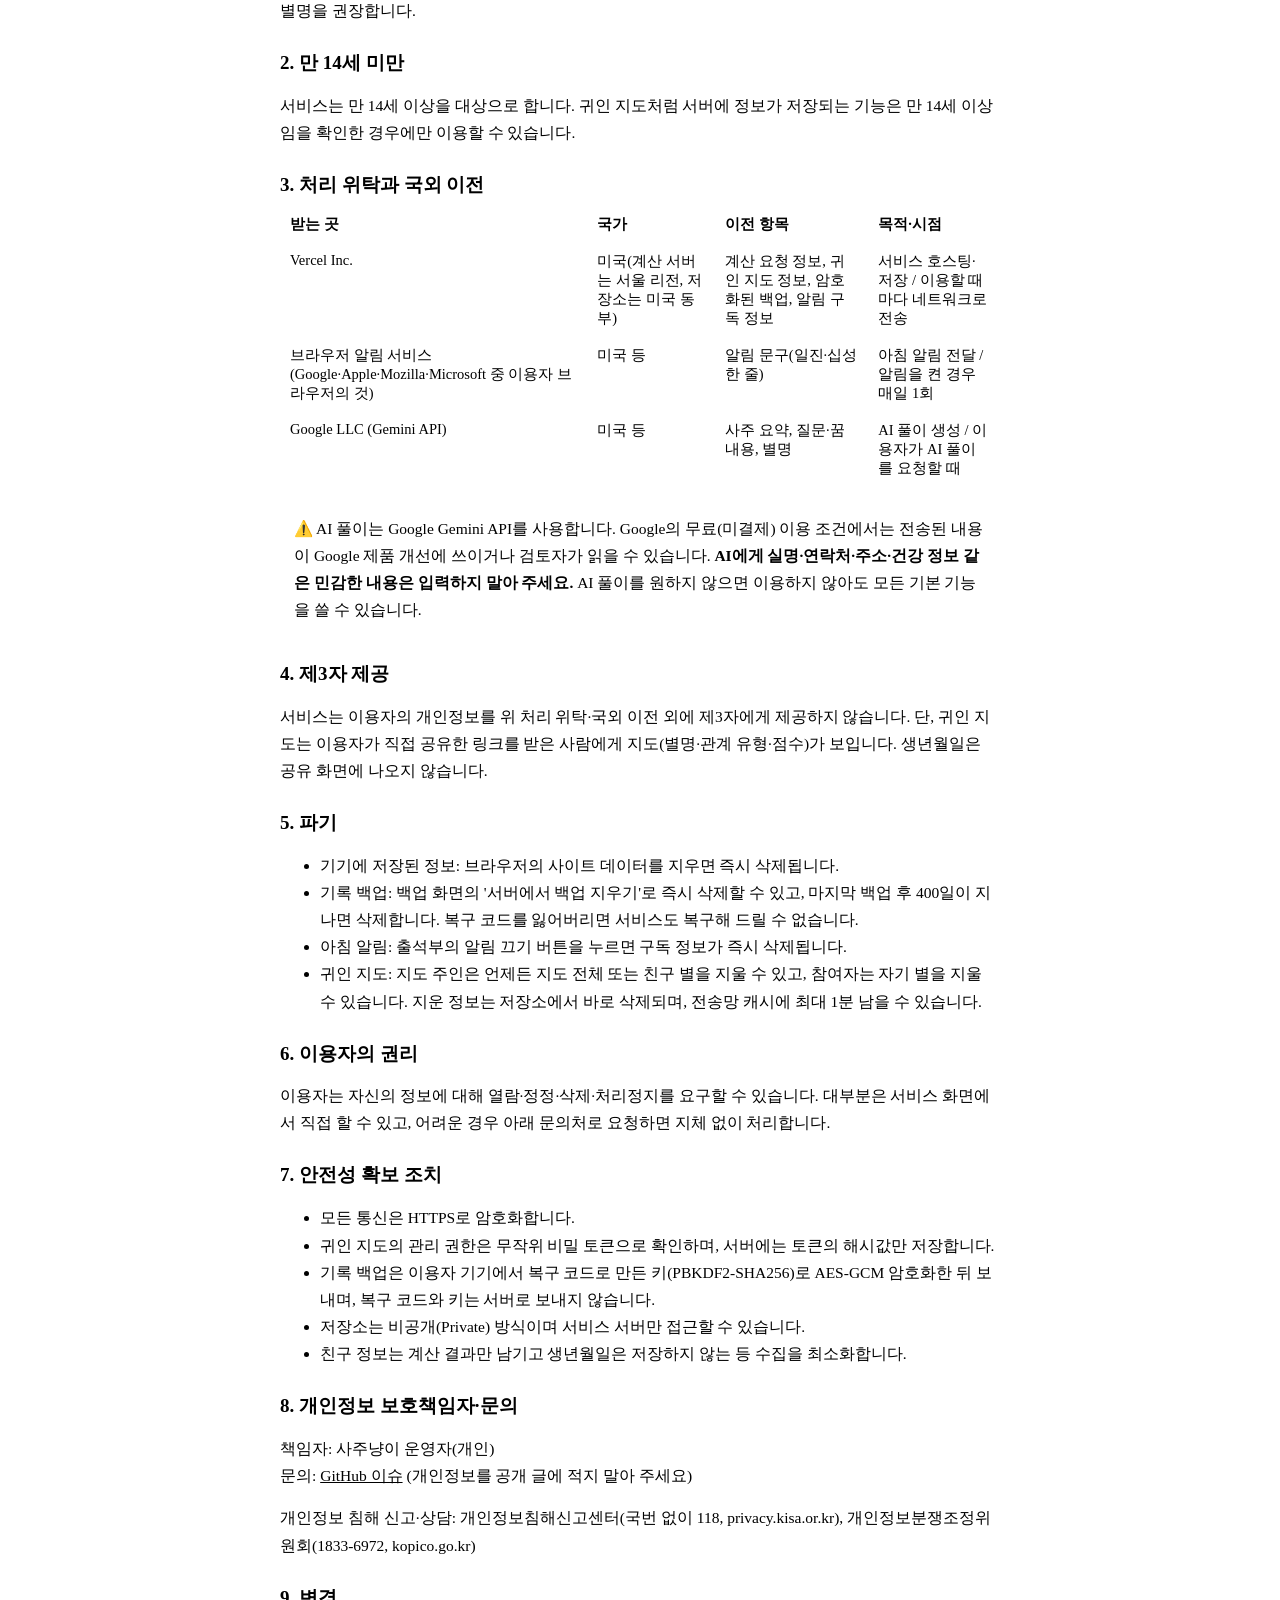
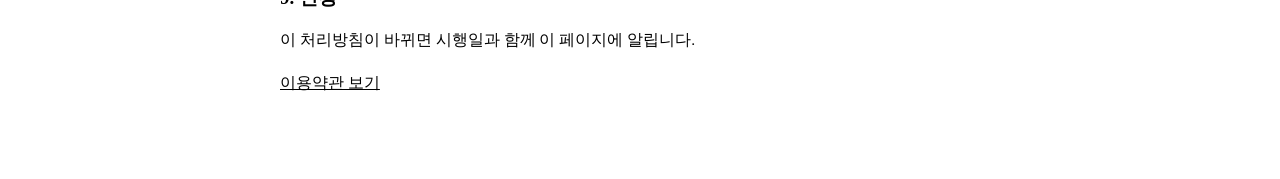
==== commit a0f6d64a: "화면 스크립트 14개로 분리, 보안 강화, 재방문 즉시 열기 - app.js(245KB)를 화면별 public/js/*.js 14개로 나눔(순서·동작 동일, 테스트로 목록 일치 확" ====
--- a/public/privacy.html
+++ b/public/privacy.html
@@ -51,6 +51,7 @@
       <td>Google Gemini API로 전송(국외). 서비스는 저장하지 않습니다(이용자 기기에 풀이 결과만 임시 저장).</td></tr>
     <tr><td>상담 기억·냥이와 약속(선택)</td><td>최근 고민 요약(최대 5개, 80자 이내)과 냥이와 정한 약속 한 줄</td><td>다음 상담 때 이어서 이야기하고, 다음 날 약속을 물어보기 위해</td><td><b>이용자 기기</b>에만 저장. AI 상담을 할 때만 그 대화 요청에 함께 보내며, 서버에는 저장하지 않습니다.</td></tr>
     <tr><td>방문 통계</td><td>방문 페이지, 대략적 국가·기기 종류, 누른 기능 이름(예: 상담·패 뒤집기·스토리 공유). 생년월일·이름·입력 내용은 보내지 않습니다(쿠키 없음, 개인 식별 불가)</td><td>서비스 개선</td><td>Vercel Web Analytics(집계 형태)</td></tr>
+    <tr><td>접속 주소(IP)</td><td>요청을 보낸 접속 주소</td><td>AI 상담·풀이 과다 사용과 자동 공격을 막기 위한 횟수 제한</td><td>원래 주소는 저장하지 않고, 알아볼 수 없게 바꾼 값(해시)으로 최대 하루 동안 횟수만 셉니다.</td></tr>
   </table>
   <p>서비스는 회원가입을 받지 않으며, 이름·전화번호·이메일 같은 연락처를 수집하지 않습니다. 실명 대신 별명을 권장합니다.</p>
 
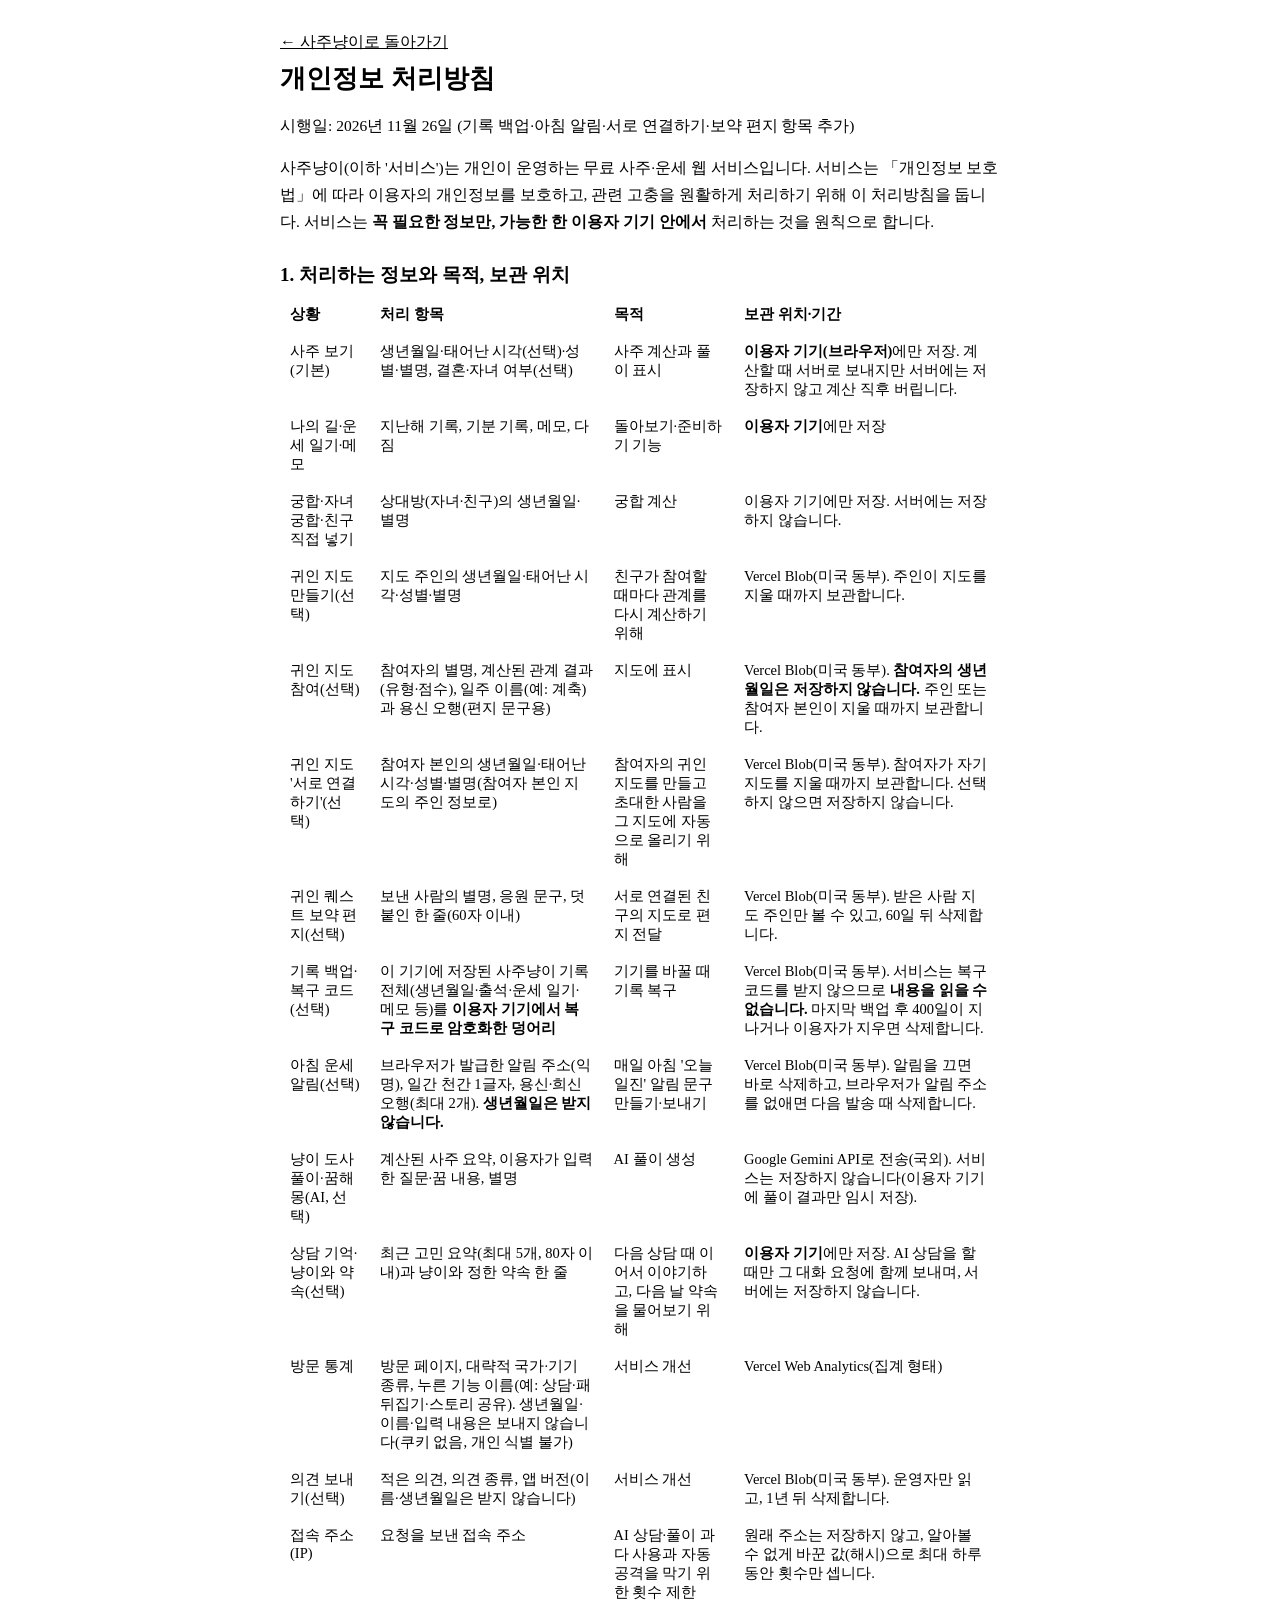
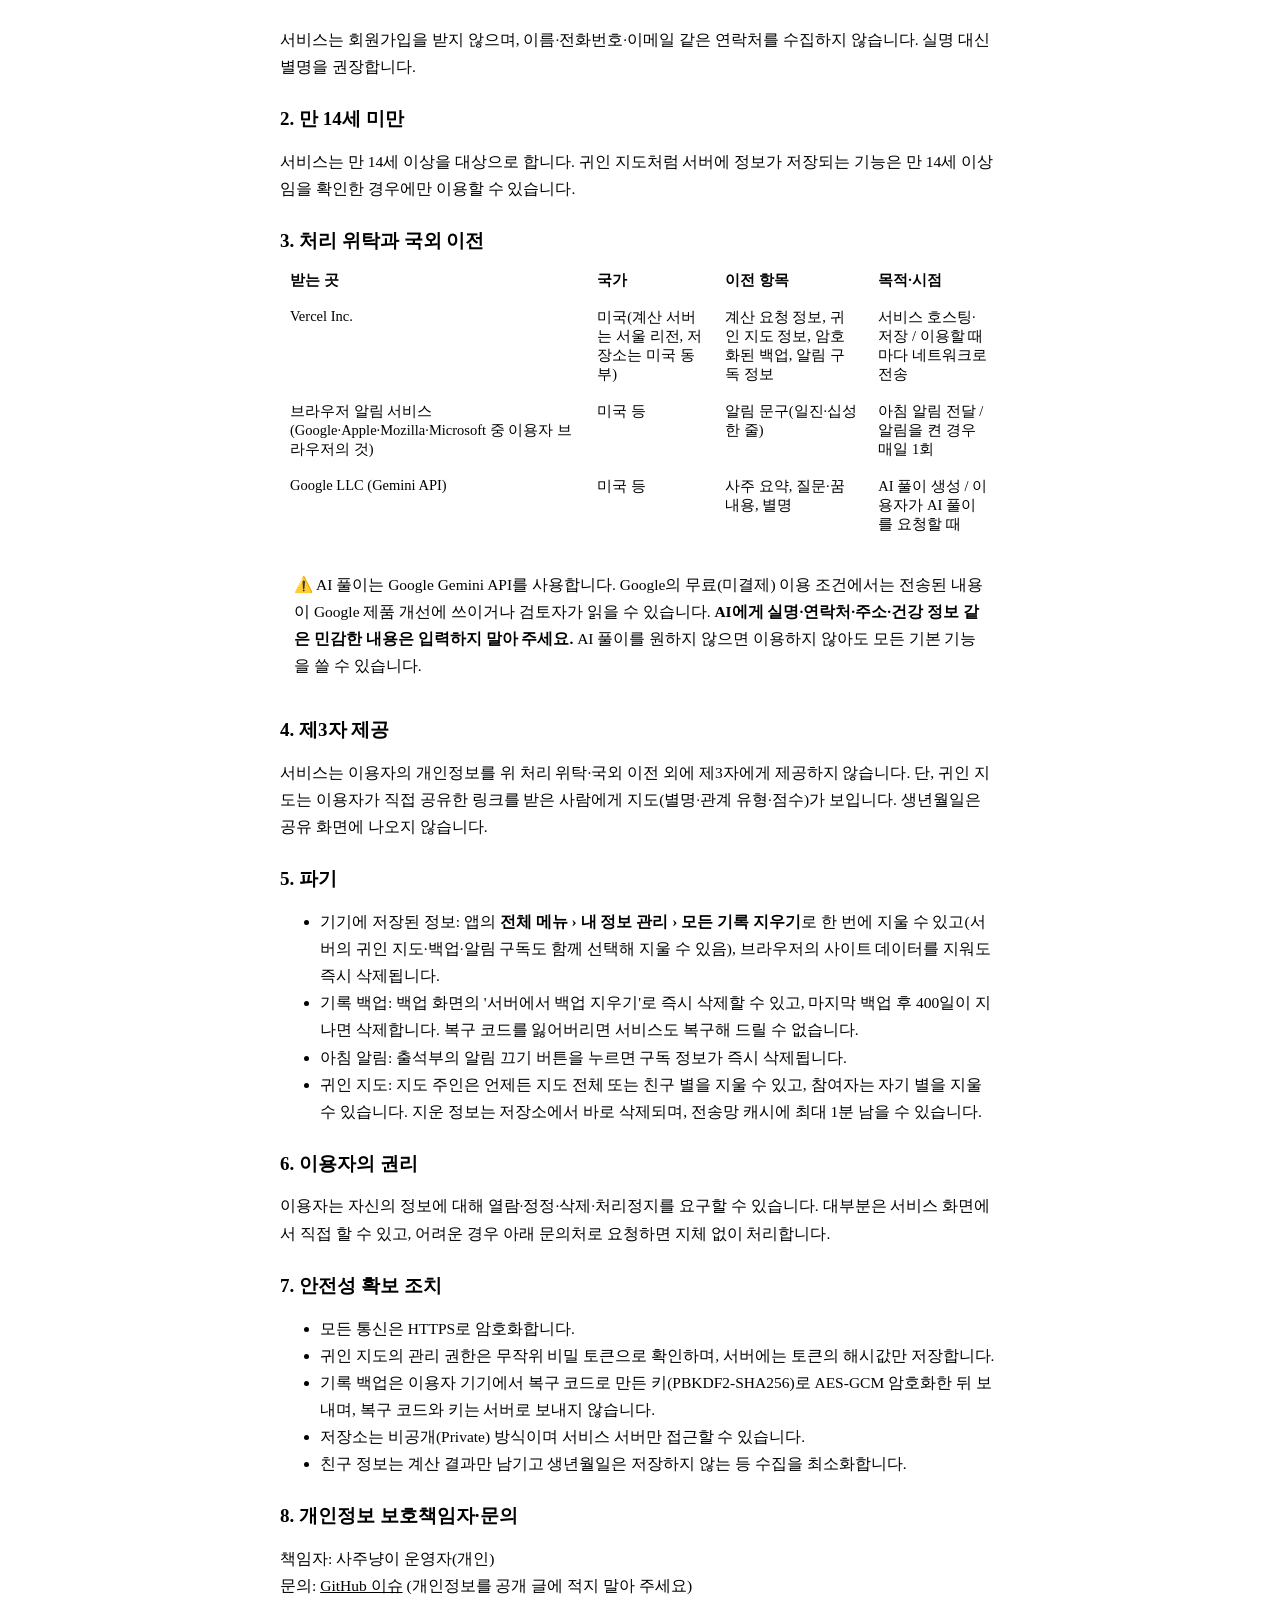
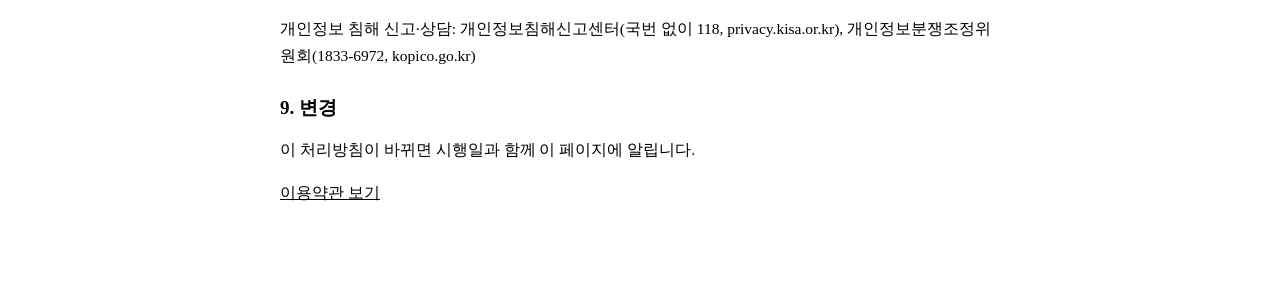
==== commit 4dc180c9: "3차 후기 P0: 내 정보 관리(문제 풀어야 지워지는 모든 기록 지우기)·비공개 의견함, 알림 아침/저녁, 아이 표현, 출산 택일 거절, 색약·스크린리더 - 내 정보 관리(전체 메" ====
--- a/public/privacy.html
+++ b/public/privacy.html
@@ -51,6 +51,7 @@
       <td>Google Gemini API로 전송(국외). 서비스는 저장하지 않습니다(이용자 기기에 풀이 결과만 임시 저장).</td></tr>
     <tr><td>상담 기억·냥이와 약속(선택)</td><td>최근 고민 요약(최대 5개, 80자 이내)과 냥이와 정한 약속 한 줄</td><td>다음 상담 때 이어서 이야기하고, 다음 날 약속을 물어보기 위해</td><td><b>이용자 기기</b>에만 저장. AI 상담을 할 때만 그 대화 요청에 함께 보내며, 서버에는 저장하지 않습니다.</td></tr>
     <tr><td>방문 통계</td><td>방문 페이지, 대략적 국가·기기 종류, 누른 기능 이름(예: 상담·패 뒤집기·스토리 공유). 생년월일·이름·입력 내용은 보내지 않습니다(쿠키 없음, 개인 식별 불가)</td><td>서비스 개선</td><td>Vercel Web Analytics(집계 형태)</td></tr>
+    <tr><td>의견 보내기(선택)</td><td>적은 의견, 의견 종류, 앱 버전(이름·생년월일은 받지 않습니다)</td><td>서비스 개선</td><td>Vercel Blob(미국 동부). 운영자만 읽고, 1년 뒤 삭제합니다.</td></tr>
     <tr><td>접속 주소(IP)</td><td>요청을 보낸 접속 주소</td><td>AI 상담·풀이 과다 사용과 자동 공격을 막기 위한 횟수 제한</td><td>원래 주소는 저장하지 않고, 알아볼 수 없게 바꾼 값(해시)으로 최대 하루 동안 횟수만 셉니다.</td></tr>
   </table>
   <p>서비스는 회원가입을 받지 않으며, 이름·전화번호·이메일 같은 연락처를 수집하지 않습니다. 실명 대신 별명을 권장합니다.</p>
@@ -74,7 +75,7 @@
 
   <h2>5. 파기</h2>
   <ul>
-    <li>기기에 저장된 정보: 브라우저의 사이트 데이터를 지우면 즉시 삭제됩니다.</li>
+    <li>기기에 저장된 정보: 앱의 <b>전체 메뉴 › 내 정보 관리 › 모든 기록 지우기</b>로 한 번에 지울 수 있고(서버의 귀인 지도·백업·알림 구독도 함께 선택해 지울 수 있음), 브라우저의 사이트 데이터를 지워도 즉시 삭제됩니다.</li>
     <li>기록 백업: 백업 화면의 '서버에서 백업 지우기'로 즉시 삭제할 수 있고, 마지막 백업 후 400일이 지나면 삭제합니다. 복구 코드를 잃어버리면 서비스도 복구해 드릴 수 없습니다.</li>
     <li>아침 알림: 출석부의 알림 끄기 버튼을 누르면 구독 정보가 즉시 삭제됩니다.</li>
     <li>귀인 지도: 지도 주인은 언제든 지도 전체 또는 친구 별을 지울 수 있고, 참여자는 자기 별을 지울 수 있습니다. 지운 정보는 저장소에서 바로 삭제되며, 전송망 캐시에 최대 1분 남을 수 있습니다.</li>
